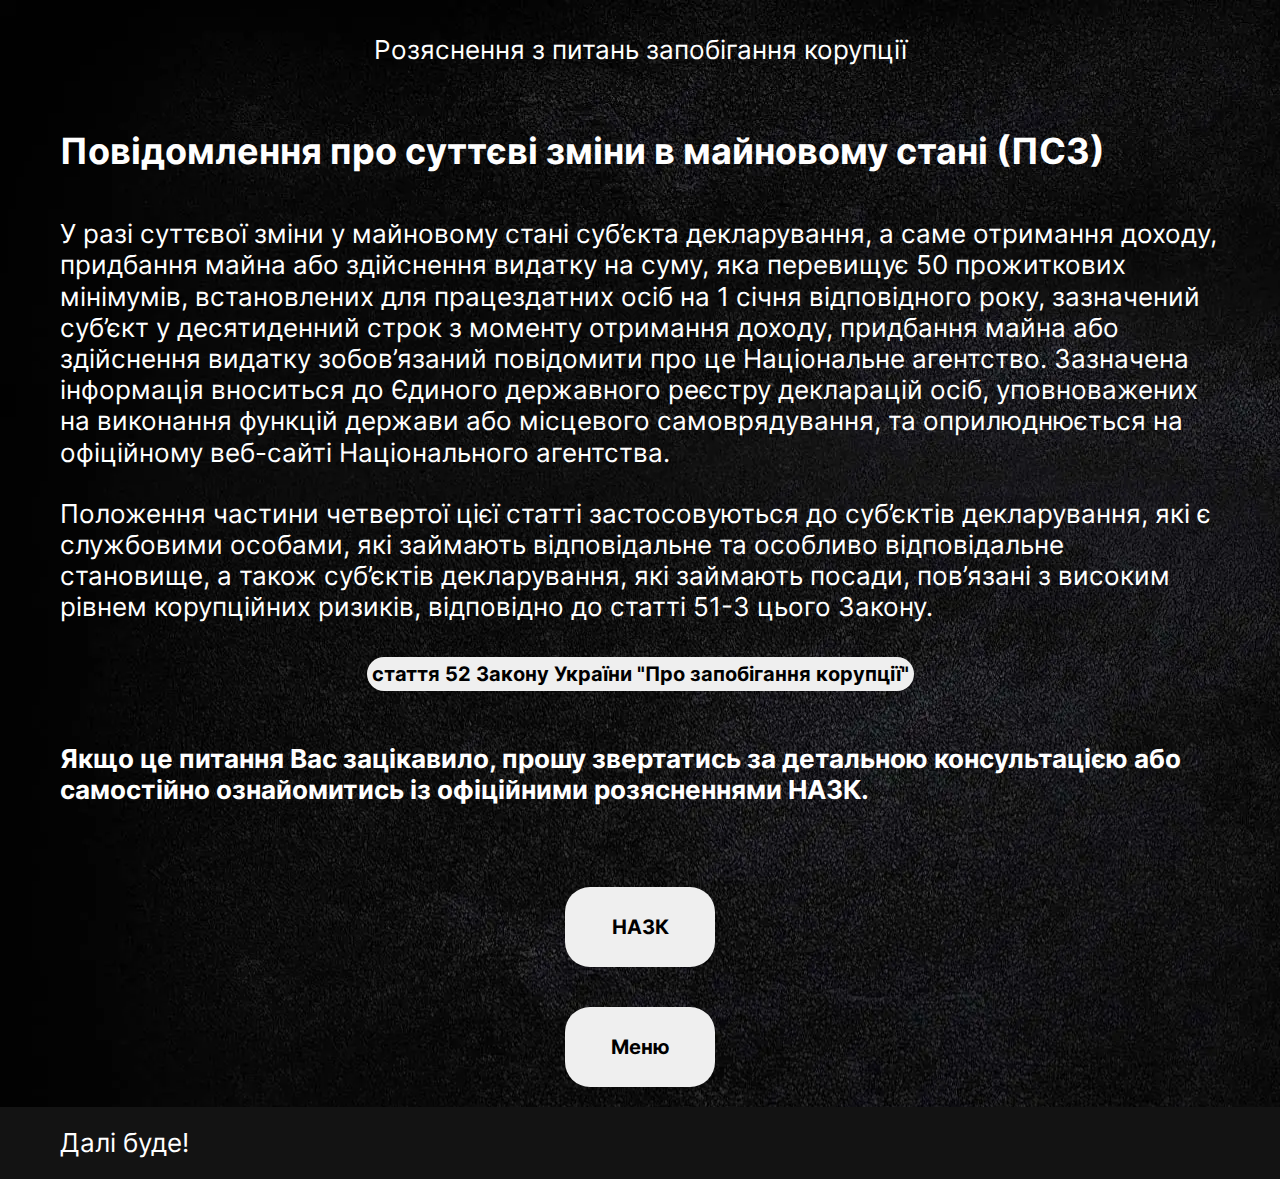
==== change_property.html @ 09294d29 "202311242320" ====
<!doctype html>
<html lang="ua">
  <head>
  <style>.loaded { opacity: 1 }</style>
  <meta charset="UTF-8">
  <meta http-equiv="X-UA-Compatible" content="IE=edge">
  <meta name="viewport" content="width=device-width,initial-scale=1">
  <link rel="shortcut icon" href="favicon.ico" type="image/x-icon">
  <link rel="stylesheet" href="css/style.min.css?_v=20231124231839">
  <title>Зміна майнового стану</title>
</head>

  <body>
    <div class="wrapper wrapper-candidate">
      <header class="header">
  <div class="header__container">
    Розяснення з питань запобігання корупції
    
    
  </div>
</header>

      <main class="page">
        <section class="typesOfDeclarations">
          <div class="page__container">
            <h1>Повідомлення про суттєві зміни в майновому стані (ПСЗ)</h1>
            <p>
              У разі суттєвої зміни у майновому стані суб’єкта декларування, а
              саме отримання доходу, придбання майна або здійснення видатку на
              суму, яка перевищує 50 прожиткових мінімумів, встановлених для
              працездатних осіб на 1 січня відповідного року, зазначений суб’єкт
              у десятиденний строк з моменту отримання доходу, придбання майна
              або здійснення видатку зобов’язаний повідомити про це Національне
              агентство. Зазначена інформація вноситься до Єдиного державного
              реєстру декларацій осіб, уповноважених на виконання функцій
              держави або місцевого самоврядування, та оприлюднюється на
              офіційному веб-сайті Національного агентства.
            </p>
            <p>
              Положення частини четвертої цієї статті застосовуються до
              суб’єктів декларування, які є службовими особами, які займають
              відповідальне та особливо відповідальне становище, а також
              суб’єктів декларування, які займають посади, пов’язані з високим
              рівнем корупційних ризиків, відповідно до статті 51-3 цього
              Закону.
            </p>

            <a href="https://zakon.rada.gov.ua/laws/show/1700-18#n507" target="_blank">
              <button class="button-nav">
                стаття 52 Закону України "Про запобігання корупції"
              </button>
            </a>

            <br>
            <b>Якщо це питання Вас зацікавило, прошу звертатись за детальною
              консультацією або самостійно ознайомитись із офіційними
              розясненнями НАЗК.</b>
            <br>
            <br>
            <br>

            <a href="https://wiki.nazk.gov.ua/category/deklaruvannya/hhii-povidomlennya-pro-suttyevi-zminy-v-majnovomu-stani-psz/#post4719" target="_blank">
              <button>НАЗК</button>
            </a>
            <a href="index.html">
              <button>Меню</button>
            </a>
          </div>
        </section>
      </main>
      <footer class="footer">
  <div class="footer__container">Далі буде!</div>
</footer>

    </div>
    <script src="js/app.min.js?_v=20231124231839"></script>
  </body>
</html>
---- css/style.min.css ----
@charset "UTF-8";@font-face{font-family:Inter;font-display:swap;src:url(../fonts/Inter-Bold.woff2) format("woff2");font-weight:700;font-style:normal}@font-face{font-family:Inter;font-display:swap;src:url(../fonts/Inter-Regular.woff2) format("woff2");font-weight:400;font-style:normal}:root{--bs-font-family:"Inter",sans-serif;--bs-font-size:26px;--bs-font-weight:400;--bs-line-height:1.2;--bs-font-color:#222;--bs-transition:0.3s ease-in-out;--bs-radius:10px;--primary-color:#131313;--primary-hover-color:#2d2d2d;--secondary-color:#ff4040;--white-color:#fff;--black-color:#131313;--bs-shadow:0px 2px 3px rgba(#000 10%),0px 8px 3px rgba(#000 10%);--hover-shadow:0 0 5px 0 rgba(#000 10%),0 0 10px 0 rgba(#000 10%),0 0 15px 0 rgba(#000 10%)}*{padding:0;margin:0;border:0;-webkit-tap-highlight-color:transparent}*,:after,:before{-webkit-box-sizing:border-box;box-sizing:border-box}:active,:focus{outline:0}aside,footer,header,nav{display:block}html{scroll-behavior:smooth}html.lock{overflow:hidden;-ms-touch-action:none;touch-action:none}body,html{width:100%;height:100%;min-width:320px}body{-ms-scroll-chaining:none;overscroll-behavior:none;font-size:26px;font-size:var(--bs-font-size);font-family:Inter,sans-serif;font-family:var(--bs-font-family);font-weight:400;font-weight:var(--bs-font-weight);line-height:1.2;line-height:var(--bs-line-height);text-rendering:optimizelegibility;-webkit-text-size-adjust:100%;-moz-text-size-adjust:100%;-ms-text-size-adjust:100%;text-size-adjust:100%;-moz-osx-font-smoothing:grayscale;-webkit-font-smoothing:antialiased}button,input,textarea{font-family:inherit}input::-ms-clear{display:none}input[type=number]{-moz-appearance:textfield}input[type=number]::-webkit-inner-spin-button,input[type=number]::-webkit-outer-spin-button{-webkit-appearance:none}button{cursor:pointer;-webkit-user-select:none;-moz-user-select:none;-ms-user-select:none;user-select:none}button::-moz-focus-inner{padding:0;border:0}a{-webkit-text-decoration:none;text-decoration:none;-webkit-user-select:none;-moz-user-select:none;-ms-user-select:none;user-select:none}a:active,a:focus{outline:0}a:visited{-webkit-text-decoration:none;text-decoration:none}a:hover{-webkit-text-decoration:none;text-decoration:none}li,ul{list-style:none}img{vertical-align:top}h1,h2,h3,h4,h5,h6{font-size:inherit;font-weight:400}sup{color:inherit}*{scrollbar-width:.5rem;scrollbar-color:#131313 #d6d6d6;scrollbar-color:var(--primary-color) #d6d6d6}::-webkit-scrollbar{width:.5rem;background-color:#fff;background-color:var(--white-color)}::-webkit-scrollbar-track{-webkit-box-shadow:inset 0 0 .375rem rgba(0,0,0,.2);box-shadow:inset 0 0 .375rem rgba(0,0,0,.2);border-radius:.25rem;background:#eee}::-webkit-scrollbar-thumb{border-radius:.25rem;border:0 none #fff;background-color:#131313;background-color:var(--primary-color)}::-webkit-scrollbar-thumb:hover{background-color:#2d2d2d;background-color:var(--primary-hover-color)}@-webkit-keyframes show-header{0%{top:-100%}100%{top:0}}@keyframes show-header{0%{top:-100%}100%{top:0}}@-webkit-keyframes fade-up-big{0%{-webkit-transform:translateY(1rem);transform:translateY(1rem);opacity:0}100%{-webkit-transform:translateY(0);transform:translateY(0);opacity:1}}@keyframes fade-up-big{0%{-webkit-transform:translateY(1rem);transform:translateY(1rem);opacity:0}100%{-webkit-transform:translateY(0);transform:translateY(0);opacity:1}}@-webkit-keyframes rotation{from{-webkit-transform:rotate(0);transform:rotate(0)}to{-webkit-transform:rotate(359deg);transform:rotate(359deg)}}@keyframes rotation{from{-webkit-transform:rotate(0);transform:rotate(0)}to{-webkit-transform:rotate(359deg);transform:rotate(359deg)}}[class*=__container]{max-width:74.375rem;margin:0 auto;padding:0 .9375rem}[class*=-ibg]{position:relative}[class*=-ibg] img{position:absolute;width:100%;height:100%;top:0;left:0;-o-object-fit:cover;object-fit:cover}[class*=-ibg_contain] img{-o-object-fit:contain;object-fit:contain}.wrapper{display:-webkit-box;display:-ms-flexbox;display:flex;-webkit-box-orient:vertical;-webkit-box-direction:normal;-ms-flex-direction:column;flex-direction:column;min-height:100%;overflow:hidden}.page{position:relative;-webkit-box-flex:1;-ms-flex:1 1 auto;flex:1 1 auto}.page [data-observ]{position:absolute;top:0;left:0;width:100%;height:.125rem;background:0 0;pointer-events:none}.page_start{padding-top:6.25rem}h1{font-size:2.25rem;padding:1.875rem 0;font-weight:700}h4{font-size:1.625rem;padding:.625rem 0}b{padding:.9375rem 0}p{padding:.9375rem 0}a{display:-webkit-box;display:-ms-flexbox;display:flex;-webkit-box-pack:center;-ms-flex-pack:center;justify-content:center;padding:20px 0}button{width:9.375rem;height:5rem;font-size:1.25rem;font-weight:700;border-radius:1.5625rem}button:hover{background-color:#dad7d7;-webkit-box-shadow:0 5px #666;box-shadow:0 5px #666;-webkit-transform:translateY(4px);-ms-transform:translateY(4px);transform:translateY(4px);color:#087908}button:active{background-color:#539353}.header{width:100%;-webkit-transition:background-color .3s ease-in-out;transition:background-color .3s ease-in-out;-webkit-transition:background-color var(--bs-transition);transition:background-color var(--bs-transition);z-index:50;color:#fff}.header-is-sticky .header{position:fixed;background-color:#007aff}.header__container{height:6.25rem;display:-webkit-box;display:-ms-flexbox;display:flex;-webkit-box-align:center;-ms-flex-align:center;align-items:center;-webkit-box-pack:center;-ms-flex-pack:center;justify-content:center}.header-is-sticky .header__container{height:3.125rem}.no-webp .wrapper{background-image:url(../images/background_2.jpg)}.typesOfDeclarations{height:100%}.page__container{color:#fff}.button-nav{width:auto;height:auto;padding:.3125rem .3125rem;margin:0 .9375rem}.button-nav:hover{background-color:#dad7d7;-webkit-box-shadow:0 5px #666;box-shadow:0 5px #666;-webkit-transform:translateY(4px);-ms-transform:translateY(4px);transform:translateY(4px);color:#087908}.button-nav:active{background-color:#539353}.popup{position:fixed;top:0;right:0;bottom:0;left:0;width:100%;height:100%;opacity:0;overflow-y:auto;pointer-events:none;padding:1.875rem .625rem;background-color:rgba(0,0,0,.5);z-index:2000;-webkit-transition:opacity .4s ease-in-out;transition:opacity .4s ease-in-out}.popup.is-open{opacity:1;pointer-events:auto}.popup.is-open .popup__content{-webkit-transform:translateY(0);-ms-transform:translateY(0);transform:translateY(0);opacity:1}.popup__wrapper{display:-webkit-box;display:-ms-flexbox;display:flex;-webkit-box-align:center;-ms-flex-align:center;align-items:center;min-height:100%}.popup__content{position:relative;width:100%;margin:0 auto;padding:1.875rem 3.125rem;max-width:43.125rem;background-color:#fff;-webkit-transform:translateY(-12.5rem);-ms-transform:translateY(-12.5rem);transform:translateY(-12.5rem);opacity:0;-webkit-transition:opacity .2s ease-in-out,-webkit-transform .2s ease-in-out;transition:opacity .2s ease-in-out,-webkit-transform .2s ease-in-out;transition:transform .2s ease-in-out,opacity .2s ease-in-out;transition:transform .2s ease-in-out,opacity .2s ease-in-out,-webkit-transform .2s ease-in-out}.popup__close{position:absolute;top:1.25rem;right:1.25rem;width:2.5rem;height:2.5rem;display:-webkit-box;display:-ms-flexbox;display:flex;-webkit-box-pack:center;-ms-flex-pack:center;justify-content:center;-webkit-box-align:center;-ms-flex-align:center;align-items:center;background:0 0;color:#000;border-radius:.5rem}.checkboxes{display:-webkit-box;display:-ms-flexbox;display:flex;gap:10px;-webkit-box-align:center;-ms-flex-align:center;align-items:center}.checkbox{display:-webkit-box;display:-ms-flexbox;display:flex;-webkit-box-align:center;-ms-flex-align:center;align-items:center;gap:4px;text-wrap:nowrap}.checkbox__input{-webkit-appearance:none;-moz-appearance:none;appearance:none;position:absolute}.checkbox__input:checked+.checkbox__box{background-color:#ff4040;border-color:#fff}.checkbox__input:focus+.checkbox__box{-webkit-box-shadow:0 0 0 2px #00f;box-shadow:0 0 0 2px #00f}.checkbox__box{height:20px;-webkit-box-flex:0;-ms-flex:0 0 20px;flex:0 0 20px;border-radius:3px;border:2px solid #1a8c80}.tabs{display:-webkit-box;display:-ms-flexbox;display:flex;-webkit-box-orient:vertical;-webkit-box-direction:normal;-ms-flex-direction:column;flex-direction:column;gap:.625rem}.tabs__nav{display:-webkit-box;display:-ms-flexbox;display:flex;-webkit-box-align:center;-ms-flex-align:center;align-items:center;gap:.625rem}.tabs__trigger{padding:.625rem;-webkit-transition:.2s ease-in-out;transition:.2s ease-in-out}.tabs__trigger.active{background-color:#ff4040;color:#fff}.tabs__panel{-webkit-animation:fade-up-big .4s forwards;animation:fade-up-big .4s forwards;display:none}.tabs__panel.active{display:block}.accordion__item{background-color:#fff;border:1px solid rgba(0,0,0,.12);-webkit-transition:.3s ease-in-out;transition:.3s ease-in-out}.accordion__item:not(:first-of-type){border-top:0}.accordion__item:first-of-type{border-top-left-radius:.25rem;border-top-right-radius:.25rem}.accordion__item:last-of-type{border-bottom-right-radius:.25rem;border-bottom-left-radius:.25rem}.accordion__item.open .accordion__header{background-color:#e7f1ff;color:#ff4040}.accordion__item.open .accordion__header:after{-webkit-transform:rotate(0);-ms-transform:rotate(0);transform:rotate(0)}.accordion__item.open .accordion__content{height:-webkit-max-content;height:-moz-max-content;height:max-content;padding:2.25rem .5rem}.accordion__header{position:relative;display:-webkit-box;display:-ms-flexbox;display:flex;-webkit-box-align:center;-ms-flex-align:center;align-items:center;-webkit-box-pack:justify;-ms-flex-pack:justify;justify-content:space-between;cursor:pointer;padding:.5rem;-webkit-transition:background .3s ease-in-out;transition:background .3s ease-in-out}.accordion__header:hover{background:rgba(255,255,255,.02)}.accordion__header:active{background:rgba(255,255,255,.05)}.accordion__header::after{content:"";position:static;-webkit-transform:rotate(180deg);-ms-transform:rotate(180deg);transform:rotate(180deg);width:1.5rem;height:1.5rem;background-image:url("data:image/svg+xml,%3csvg xmlns='http://www.w3.org/2000/svg' viewBox='0 0 16 16' fill='%230c63e4'%3e%3cpath fill-rule='evenodd' d='M1.646 4.646a.5.5 0 0 1 .708 0L8 10.293l5.646-5.647a.5.5 0 0 1 .708.708l-6 6a.5.5 0 0 1-.708 0l-6-6a.5.5 0 0 1 0-.708z'/%3e%3c/svg%3e");background-size:cover;background-repeat:no-repeat;background-position:center;-webkit-transition:-webkit-transform .6s ease-in-out;transition:-webkit-transform .6s ease-in-out;transition:transform .6s ease-in-out;transition:transform .6s ease-in-out,-webkit-transform .6s ease-in-out}.accordion__content{height:0;overflow:hidden;padding:0 .5rem;-webkit-transition:all .3s ease-in-out;transition:all .3s ease-in-out}.footer{padding:1.25rem 0;background:#131313;background:var(--black-color)}.footer__container{display:-webkit-box;display:-ms-flexbox;display:flex;-webkit-box-align:center;-ms-flex-align:center;align-items:center;color:#fff}@media (max-width:31.875em){.footer__container{-webkit-box-orient:vertical;-webkit-box-direction:normal;-ms-flex-direction:column;flex-direction:column;-webkit-box-align:start;-ms-flex-align:start;align-items:flex-start}}.webp .wrapper{background-image:url(../images/background_2.webp)}
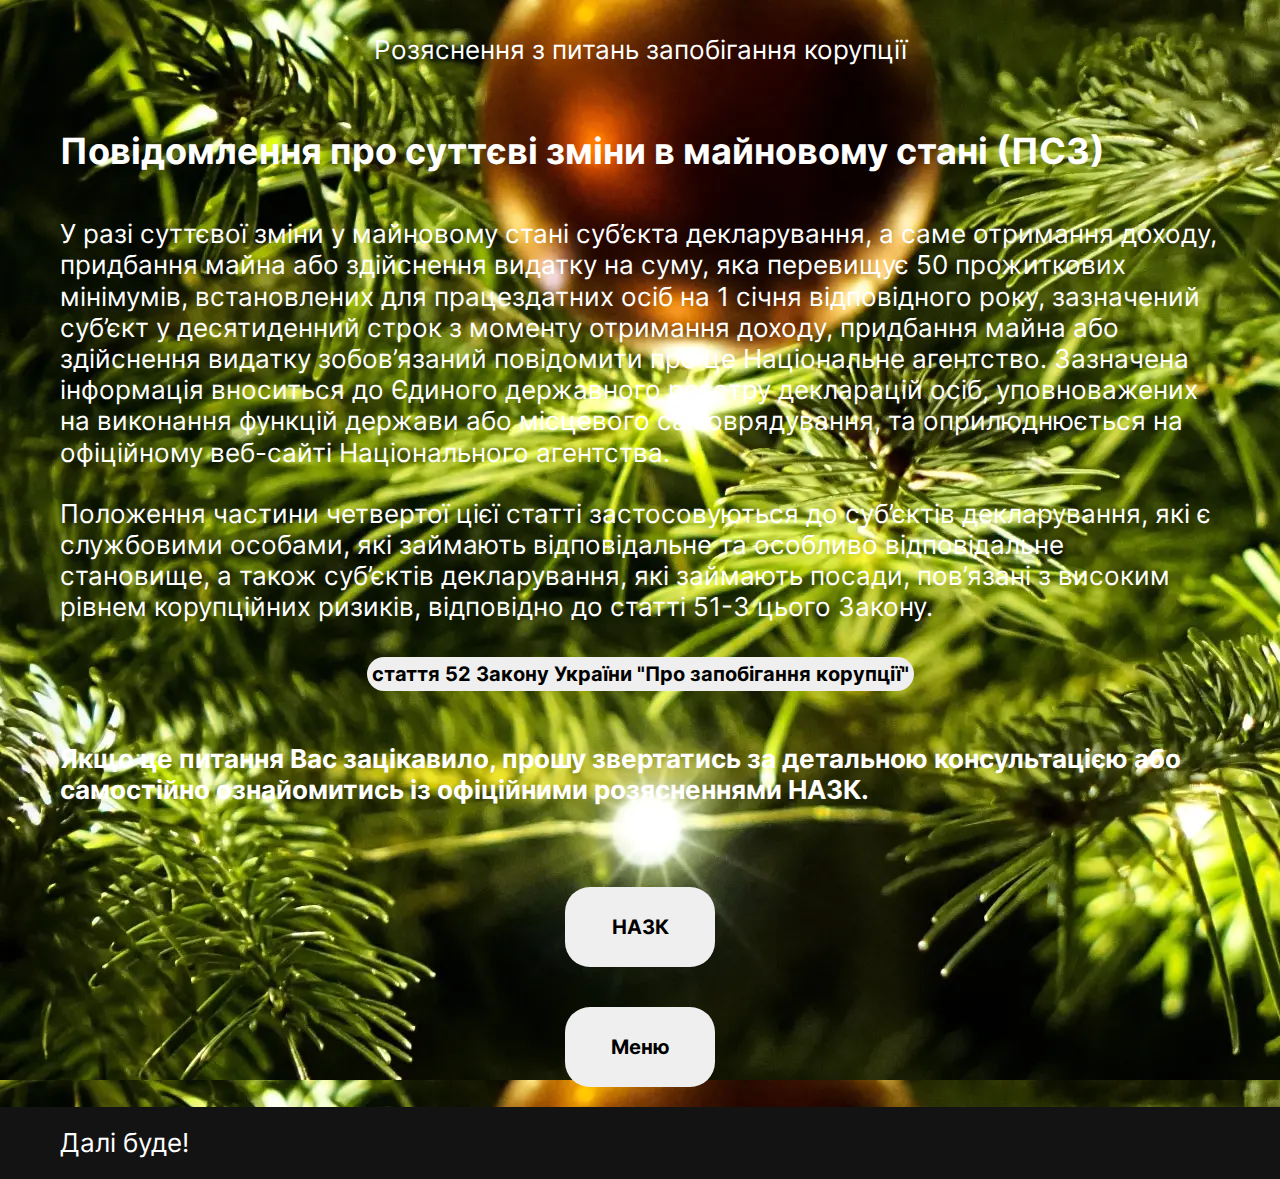
==== commit baedf449: "202311242352" ====
--- a/change_property.html
+++ b/change_property.html
@@ -6,7 +6,7 @@
   <meta http-equiv="X-UA-Compatible" content="IE=edge">
   <meta name="viewport" content="width=device-width,initial-scale=1">
   <link rel="shortcut icon" href="favicon.ico" type="image/x-icon">
-  <link rel="stylesheet" href="css/style.min.css?_v=20231124231839">
+  <link rel="stylesheet" href="css/style.min.css?_v=20231124235136">
   <title>Зміна майнового стану</title>
 </head>
 
@@ -73,6 +73,6 @@
 </footer>
 
     </div>
-    <script src="js/app.min.js?_v=20231124231839"></script>
+    <script src="js/app.min.js?_v=20231124235136"></script>
   </body>
 </html>
--- a/css/style.min.css
+++ b/css/style.min.css
@@ -1 +1 @@
-@charset "UTF-8";@font-face{font-family:Inter;font-display:swap;src:url(../fonts/Inter-Bold.woff2) format("woff2");font-weight:700;font-style:normal}@font-face{font-family:Inter;font-display:swap;src:url(../fonts/Inter-Regular.woff2) format("woff2");font-weight:400;font-style:normal}:root{--bs-font-family:"Inter",sans-serif;--bs-font-size:26px;--bs-font-weight:400;--bs-line-height:1.2;--bs-font-color:#222;--bs-transition:0.3s ease-in-out;--bs-radius:10px;--primary-color:#131313;--primary-hover-color:#2d2d2d;--secondary-color:#ff4040;--white-color:#fff;--black-color:#131313;--bs-shadow:0px 2px 3px rgba(#000 10%),0px 8px 3px rgba(#000 10%);--hover-shadow:0 0 5px 0 rgba(#000 10%),0 0 10px 0 rgba(#000 10%),0 0 15px 0 rgba(#000 10%)}*{padding:0;margin:0;border:0;-webkit-tap-highlight-color:transparent}*,:after,:before{-webkit-box-sizing:border-box;box-sizing:border-box}:active,:focus{outline:0}aside,footer,header,nav{display:block}html{scroll-behavior:smooth}html.lock{overflow:hidden;-ms-touch-action:none;touch-action:none}body,html{width:100%;height:100%;min-width:320px}body{-ms-scroll-chaining:none;overscroll-behavior:none;font-size:26px;font-size:var(--bs-font-size);font-family:Inter,sans-serif;font-family:var(--bs-font-family);font-weight:400;font-weight:var(--bs-font-weight);line-height:1.2;line-height:var(--bs-line-height);text-rendering:optimizelegibility;-webkit-text-size-adjust:100%;-moz-text-size-adjust:100%;-ms-text-size-adjust:100%;text-size-adjust:100%;-moz-osx-font-smoothing:grayscale;-webkit-font-smoothing:antialiased}button,input,textarea{font-family:inherit}input::-ms-clear{display:none}input[type=number]{-moz-appearance:textfield}input[type=number]::-webkit-inner-spin-button,input[type=number]::-webkit-outer-spin-button{-webkit-appearance:none}button{cursor:pointer;-webkit-user-select:none;-moz-user-select:none;-ms-user-select:none;user-select:none}button::-moz-focus-inner{padding:0;border:0}a{-webkit-text-decoration:none;text-decoration:none;-webkit-user-select:none;-moz-user-select:none;-ms-user-select:none;user-select:none}a:active,a:focus{outline:0}a:visited{-webkit-text-decoration:none;text-decoration:none}a:hover{-webkit-text-decoration:none;text-decoration:none}li,ul{list-style:none}img{vertical-align:top}h1,h2,h3,h4,h5,h6{font-size:inherit;font-weight:400}sup{color:inherit}*{scrollbar-width:.5rem;scrollbar-color:#131313 #d6d6d6;scrollbar-color:var(--primary-color) #d6d6d6}::-webkit-scrollbar{width:.5rem;background-color:#fff;background-color:var(--white-color)}::-webkit-scrollbar-track{-webkit-box-shadow:inset 0 0 .375rem rgba(0,0,0,.2);box-shadow:inset 0 0 .375rem rgba(0,0,0,.2);border-radius:.25rem;background:#eee}::-webkit-scrollbar-thumb{border-radius:.25rem;border:0 none #fff;background-color:#131313;background-color:var(--primary-color)}::-webkit-scrollbar-thumb:hover{background-color:#2d2d2d;background-color:var(--primary-hover-color)}@-webkit-keyframes show-header{0%{top:-100%}100%{top:0}}@keyframes show-header{0%{top:-100%}100%{top:0}}@-webkit-keyframes fade-up-big{0%{-webkit-transform:translateY(1rem);transform:translateY(1rem);opacity:0}100%{-webkit-transform:translateY(0);transform:translateY(0);opacity:1}}@keyframes fade-up-big{0%{-webkit-transform:translateY(1rem);transform:translateY(1rem);opacity:0}100%{-webkit-transform:translateY(0);transform:translateY(0);opacity:1}}@-webkit-keyframes rotation{from{-webkit-transform:rotate(0);transform:rotate(0)}to{-webkit-transform:rotate(359deg);transform:rotate(359deg)}}@keyframes rotation{from{-webkit-transform:rotate(0);transform:rotate(0)}to{-webkit-transform:rotate(359deg);transform:rotate(359deg)}}[class*=__container]{max-width:74.375rem;margin:0 auto;padding:0 .9375rem}[class*=-ibg]{position:relative}[class*=-ibg] img{position:absolute;width:100%;height:100%;top:0;left:0;-o-object-fit:cover;object-fit:cover}[class*=-ibg_contain] img{-o-object-fit:contain;object-fit:contain}.wrapper{display:-webkit-box;display:-ms-flexbox;display:flex;-webkit-box-orient:vertical;-webkit-box-direction:normal;-ms-flex-direction:column;flex-direction:column;min-height:100%;overflow:hidden}.page{position:relative;-webkit-box-flex:1;-ms-flex:1 1 auto;flex:1 1 auto}.page [data-observ]{position:absolute;top:0;left:0;width:100%;height:.125rem;background:0 0;pointer-events:none}.page_start{padding-top:6.25rem}h1{font-size:2.25rem;padding:1.875rem 0;font-weight:700}h4{font-size:1.625rem;padding:.625rem 0}b{padding:.9375rem 0}p{padding:.9375rem 0}a{display:-webkit-box;display:-ms-flexbox;display:flex;-webkit-box-pack:center;-ms-flex-pack:center;justify-content:center;padding:20px 0}button{width:9.375rem;height:5rem;font-size:1.25rem;font-weight:700;border-radius:1.5625rem}button:hover{background-color:#dad7d7;-webkit-box-shadow:0 5px #666;box-shadow:0 5px #666;-webkit-transform:translateY(4px);-ms-transform:translateY(4px);transform:translateY(4px);color:#087908}button:active{background-color:#539353}.header{width:100%;-webkit-transition:background-color .3s ease-in-out;transition:background-color .3s ease-in-out;-webkit-transition:background-color var(--bs-transition);transition:background-color var(--bs-transition);z-index:50;color:#fff}.header-is-sticky .header{position:fixed;background-color:#007aff}.header__container{height:6.25rem;display:-webkit-box;display:-ms-flexbox;display:flex;-webkit-box-align:center;-ms-flex-align:center;align-items:center;-webkit-box-pack:center;-ms-flex-pack:center;justify-content:center}.header-is-sticky .header__container{height:3.125rem}.no-webp .wrapper{background-image:url(../images/background_2.jpg)}.typesOfDeclarations{height:100%}.page__container{color:#fff}.button-nav{width:auto;height:auto;padding:.3125rem .3125rem;margin:0 .9375rem}.button-nav:hover{background-color:#dad7d7;-webkit-box-shadow:0 5px #666;box-shadow:0 5px #666;-webkit-transform:translateY(4px);-ms-transform:translateY(4px);transform:translateY(4px);color:#087908}.button-nav:active{background-color:#539353}.popup{position:fixed;top:0;right:0;bottom:0;left:0;width:100%;height:100%;opacity:0;overflow-y:auto;pointer-events:none;padding:1.875rem .625rem;background-color:rgba(0,0,0,.5);z-index:2000;-webkit-transition:opacity .4s ease-in-out;transition:opacity .4s ease-in-out}.popup.is-open{opacity:1;pointer-events:auto}.popup.is-open .popup__content{-webkit-transform:translateY(0);-ms-transform:translateY(0);transform:translateY(0);opacity:1}.popup__wrapper{display:-webkit-box;display:-ms-flexbox;display:flex;-webkit-box-align:center;-ms-flex-align:center;align-items:center;min-height:100%}.popup__content{position:relative;width:100%;margin:0 auto;padding:1.875rem 3.125rem;max-width:43.125rem;background-color:#fff;-webkit-transform:translateY(-12.5rem);-ms-transform:translateY(-12.5rem);transform:translateY(-12.5rem);opacity:0;-webkit-transition:opacity .2s ease-in-out,-webkit-transform .2s ease-in-out;transition:opacity .2s ease-in-out,-webkit-transform .2s ease-in-out;transition:transform .2s ease-in-out,opacity .2s ease-in-out;transition:transform .2s ease-in-out,opacity .2s ease-in-out,-webkit-transform .2s ease-in-out}.popup__close{position:absolute;top:1.25rem;right:1.25rem;width:2.5rem;height:2.5rem;display:-webkit-box;display:-ms-flexbox;display:flex;-webkit-box-pack:center;-ms-flex-pack:center;justify-content:center;-webkit-box-align:center;-ms-flex-align:center;align-items:center;background:0 0;color:#000;border-radius:.5rem}.checkboxes{display:-webkit-box;display:-ms-flexbox;display:flex;gap:10px;-webkit-box-align:center;-ms-flex-align:center;align-items:center}.checkbox{display:-webkit-box;display:-ms-flexbox;display:flex;-webkit-box-align:center;-ms-flex-align:center;align-items:center;gap:4px;text-wrap:nowrap}.checkbox__input{-webkit-appearance:none;-moz-appearance:none;appearance:none;position:absolute}.checkbox__input:checked+.checkbox__box{background-color:#ff4040;border-color:#fff}.checkbox__input:focus+.checkbox__box{-webkit-box-shadow:0 0 0 2px #00f;box-shadow:0 0 0 2px #00f}.checkbox__box{height:20px;-webkit-box-flex:0;-ms-flex:0 0 20px;flex:0 0 20px;border-radius:3px;border:2px solid #1a8c80}.tabs{display:-webkit-box;display:-ms-flexbox;display:flex;-webkit-box-orient:vertical;-webkit-box-direction:normal;-ms-flex-direction:column;flex-direction:column;gap:.625rem}.tabs__nav{display:-webkit-box;display:-ms-flexbox;display:flex;-webkit-box-align:center;-ms-flex-align:center;align-items:center;gap:.625rem}.tabs__trigger{padding:.625rem;-webkit-transition:.2s ease-in-out;transition:.2s ease-in-out}.tabs__trigger.active{background-color:#ff4040;color:#fff}.tabs__panel{-webkit-animation:fade-up-big .4s forwards;animation:fade-up-big .4s forwards;display:none}.tabs__panel.active{display:block}.accordion__item{background-color:#fff;border:1px solid rgba(0,0,0,.12);-webkit-transition:.3s ease-in-out;transition:.3s ease-in-out}.accordion__item:not(:first-of-type){border-top:0}.accordion__item:first-of-type{border-top-left-radius:.25rem;border-top-right-radius:.25rem}.accordion__item:last-of-type{border-bottom-right-radius:.25rem;border-bottom-left-radius:.25rem}.accordion__item.open .accordion__header{background-color:#e7f1ff;color:#ff4040}.accordion__item.open .accordion__header:after{-webkit-transform:rotate(0);-ms-transform:rotate(0);transform:rotate(0)}.accordion__item.open .accordion__content{height:-webkit-max-content;height:-moz-max-content;height:max-content;padding:2.25rem .5rem}.accordion__header{position:relative;display:-webkit-box;display:-ms-flexbox;display:flex;-webkit-box-align:center;-ms-flex-align:center;align-items:center;-webkit-box-pack:justify;-ms-flex-pack:justify;justify-content:space-between;cursor:pointer;padding:.5rem;-webkit-transition:background .3s ease-in-out;transition:background .3s ease-in-out}.accordion__header:hover{background:rgba(255,255,255,.02)}.accordion__header:active{background:rgba(255,255,255,.05)}.accordion__header::after{content:"";position:static;-webkit-transform:rotate(180deg);-ms-transform:rotate(180deg);transform:rotate(180deg);width:1.5rem;height:1.5rem;background-image:url("data:image/svg+xml,%3csvg xmlns='http://www.w3.org/2000/svg' viewBox='0 0 16 16' fill='%230c63e4'%3e%3cpath fill-rule='evenodd' d='M1.646 4.646a.5.5 0 0 1 .708 0L8 10.293l5.646-5.647a.5.5 0 0 1 .708.708l-6 6a.5.5 0 0 1-.708 0l-6-6a.5.5 0 0 1 0-.708z'/%3e%3c/svg%3e");background-size:cover;background-repeat:no-repeat;background-position:center;-webkit-transition:-webkit-transform .6s ease-in-out;transition:-webkit-transform .6s ease-in-out;transition:transform .6s ease-in-out;transition:transform .6s ease-in-out,-webkit-transform .6s ease-in-out}.accordion__content{height:0;overflow:hidden;padding:0 .5rem;-webkit-transition:all .3s ease-in-out;transition:all .3s ease-in-out}.footer{padding:1.25rem 0;background:#131313;background:var(--black-color)}.footer__container{display:-webkit-box;display:-ms-flexbox;display:flex;-webkit-box-align:center;-ms-flex-align:center;align-items:center;color:#fff}@media (max-width:31.875em){.footer__container{-webkit-box-orient:vertical;-webkit-box-direction:normal;-ms-flex-direction:column;flex-direction:column;-webkit-box-align:start;-ms-flex-align:start;align-items:flex-start}}.webp .wrapper{background-image:url(../images/background_2.webp)}+@charset "UTF-8";@font-face{font-family:Inter;font-display:swap;src:url(../fonts/Inter-Bold.woff2) format("woff2");font-weight:700;font-style:normal}@font-face{font-family:Inter;font-display:swap;src:url(../fonts/Inter-Regular.woff2) format("woff2");font-weight:400;font-style:normal}:root{--bs-font-family:"Inter",sans-serif;--bs-font-size:26px;--bs-font-weight:400;--bs-line-height:1.2;--bs-font-color:#222;--bs-transition:0.3s ease-in-out;--bs-radius:10px;--primary-color:#131313;--primary-hover-color:#2d2d2d;--secondary-color:#ff4040;--white-color:#fff;--black-color:#131313;--bs-shadow:0px 2px 3px rgba(#000 10%),0px 8px 3px rgba(#000 10%);--hover-shadow:0 0 5px 0 rgba(#000 10%),0 0 10px 0 rgba(#000 10%),0 0 15px 0 rgba(#000 10%)}*{padding:0;margin:0;border:0;-webkit-tap-highlight-color:transparent}*,:after,:before{-webkit-box-sizing:border-box;box-sizing:border-box}:active,:focus{outline:0}aside,footer,header,nav{display:block}html{scroll-behavior:smooth}html.lock{overflow:hidden;-ms-touch-action:none;touch-action:none}body,html{width:100%;height:100%;min-width:320px}body{-ms-scroll-chaining:none;overscroll-behavior:none;font-size:26px;font-size:var(--bs-font-size);font-family:Inter,sans-serif;font-family:var(--bs-font-family);font-weight:400;font-weight:var(--bs-font-weight);line-height:1.2;line-height:var(--bs-line-height);text-rendering:optimizelegibility;-webkit-text-size-adjust:100%;-moz-text-size-adjust:100%;-ms-text-size-adjust:100%;text-size-adjust:100%;-moz-osx-font-smoothing:grayscale;-webkit-font-smoothing:antialiased}button,input,textarea{font-family:inherit}input::-ms-clear{display:none}input[type=number]{-moz-appearance:textfield}input[type=number]::-webkit-inner-spin-button,input[type=number]::-webkit-outer-spin-button{-webkit-appearance:none}button{cursor:pointer;-webkit-user-select:none;-moz-user-select:none;-ms-user-select:none;user-select:none}button::-moz-focus-inner{padding:0;border:0}a{-webkit-text-decoration:none;text-decoration:none;-webkit-user-select:none;-moz-user-select:none;-ms-user-select:none;user-select:none}a:active,a:focus{outline:0}a:visited{-webkit-text-decoration:none;text-decoration:none}a:hover{-webkit-text-decoration:none;text-decoration:none}li,ul{list-style:none}img{vertical-align:top}h1,h2,h3,h4,h5,h6{font-size:inherit;font-weight:400}sup{color:inherit}*{scrollbar-width:.5rem;scrollbar-color:#131313 #d6d6d6;scrollbar-color:var(--primary-color) #d6d6d6}::-webkit-scrollbar{width:.5rem;background-color:#fff;background-color:var(--white-color)}::-webkit-scrollbar-track{-webkit-box-shadow:inset 0 0 .375rem rgba(0,0,0,.2);box-shadow:inset 0 0 .375rem rgba(0,0,0,.2);border-radius:.25rem;background:#eee}::-webkit-scrollbar-thumb{border-radius:.25rem;border:0 none #fff;background-color:#131313;background-color:var(--primary-color)}::-webkit-scrollbar-thumb:hover{background-color:#2d2d2d;background-color:var(--primary-hover-color)}@-webkit-keyframes show-header{0%{top:-100%}100%{top:0}}@keyframes show-header{0%{top:-100%}100%{top:0}}@-webkit-keyframes fade-up-big{0%{-webkit-transform:translateY(1rem);transform:translateY(1rem);opacity:0}100%{-webkit-transform:translateY(0);transform:translateY(0);opacity:1}}@keyframes fade-up-big{0%{-webkit-transform:translateY(1rem);transform:translateY(1rem);opacity:0}100%{-webkit-transform:translateY(0);transform:translateY(0);opacity:1}}@-webkit-keyframes rotation{from{-webkit-transform:rotate(0);transform:rotate(0)}to{-webkit-transform:rotate(359deg);transform:rotate(359deg)}}@keyframes rotation{from{-webkit-transform:rotate(0);transform:rotate(0)}to{-webkit-transform:rotate(359deg);transform:rotate(359deg)}}[class*=__container]{max-width:74.375rem;margin:0 auto;padding:0 .9375rem}[class*=-ibg]{position:relative}[class*=-ibg] img{position:absolute;width:100%;height:100%;top:0;left:0;-o-object-fit:cover;object-fit:cover}[class*=-ibg_contain] img{-o-object-fit:contain;object-fit:contain}.wrapper{display:-webkit-box;display:-ms-flexbox;display:flex;-webkit-box-orient:vertical;-webkit-box-direction:normal;-ms-flex-direction:column;flex-direction:column;min-height:100%;overflow:hidden}.page{position:relative;-webkit-box-flex:1;-ms-flex:1 1 auto;flex:1 1 auto}.page [data-observ]{position:absolute;top:0;left:0;width:100%;height:.125rem;background:0 0;pointer-events:none}.page_start{padding-top:6.25rem}h1{font-size:2.25rem;padding:1.875rem 0;font-weight:700}h4{font-size:1.625rem;padding:.625rem 0}b{padding:.9375rem 0}p{padding:.9375rem 0}a{display:-webkit-box;display:-ms-flexbox;display:flex;-webkit-box-pack:center;-ms-flex-pack:center;justify-content:center;padding:20px 0}button{width:9.375rem;height:5rem;font-size:1.25rem;font-weight:700;border-radius:1.5625rem}button:hover{background-color:#dad7d7;-webkit-box-shadow:0 5px #666;box-shadow:0 5px #666;-webkit-transform:translateY(4px);-ms-transform:translateY(4px);transform:translateY(4px);color:#087908}button:active{background-color:#539353}.header{width:100%;-webkit-transition:background-color .3s ease-in-out;transition:background-color .3s ease-in-out;-webkit-transition:background-color var(--bs-transition);transition:background-color var(--bs-transition);z-index:50;color:#fff}.header-is-sticky .header{position:fixed;background-color:#007aff}.header__container{height:6.25rem;display:-webkit-box;display:-ms-flexbox;display:flex;-webkit-box-align:center;-ms-flex-align:center;align-items:center;-webkit-box-pack:center;-ms-flex-pack:center;justify-content:center}.header-is-sticky .header__container{height:3.125rem}.no-webp .wrapper{background-image:url(../images/background_3.jpg)}.typesOfDeclarations{height:100%}.page__container{color:#fff}.button-nav{width:auto;height:auto;padding:.3125rem .3125rem;margin:0 .9375rem}.button-nav:hover{background-color:#dad7d7;-webkit-box-shadow:0 5px #666;box-shadow:0 5px #666;-webkit-transform:translateY(4px);-ms-transform:translateY(4px);transform:translateY(4px);color:#087908}.button-nav:active{background-color:#539353}.popup{position:fixed;top:0;right:0;bottom:0;left:0;width:100%;height:100%;opacity:0;overflow-y:auto;pointer-events:none;padding:1.875rem .625rem;background-color:rgba(0,0,0,.5);z-index:2000;-webkit-transition:opacity .4s ease-in-out;transition:opacity .4s ease-in-out}.popup.is-open{opacity:1;pointer-events:auto}.popup.is-open .popup__content{-webkit-transform:translateY(0);-ms-transform:translateY(0);transform:translateY(0);opacity:1}.popup__wrapper{display:-webkit-box;display:-ms-flexbox;display:flex;-webkit-box-align:center;-ms-flex-align:center;align-items:center;min-height:100%}.popup__content{position:relative;width:100%;margin:0 auto;padding:1.875rem 3.125rem;max-width:43.125rem;background-color:#fff;-webkit-transform:translateY(-12.5rem);-ms-transform:translateY(-12.5rem);transform:translateY(-12.5rem);opacity:0;-webkit-transition:opacity .2s ease-in-out,-webkit-transform .2s ease-in-out;transition:opacity .2s ease-in-out,-webkit-transform .2s ease-in-out;transition:transform .2s ease-in-out,opacity .2s ease-in-out;transition:transform .2s ease-in-out,opacity .2s ease-in-out,-webkit-transform .2s ease-in-out}.popup__close{position:absolute;top:1.25rem;right:1.25rem;width:2.5rem;height:2.5rem;display:-webkit-box;display:-ms-flexbox;display:flex;-webkit-box-pack:center;-ms-flex-pack:center;justify-content:center;-webkit-box-align:center;-ms-flex-align:center;align-items:center;background:0 0;color:#000;border-radius:.5rem}.checkboxes{display:-webkit-box;display:-ms-flexbox;display:flex;gap:10px;-webkit-box-align:center;-ms-flex-align:center;align-items:center}.checkbox{display:-webkit-box;display:-ms-flexbox;display:flex;-webkit-box-align:center;-ms-flex-align:center;align-items:center;gap:4px;text-wrap:nowrap}.checkbox__input{-webkit-appearance:none;-moz-appearance:none;appearance:none;position:absolute}.checkbox__input:checked+.checkbox__box{background-color:#ff4040;border-color:#fff}.checkbox__input:focus+.checkbox__box{-webkit-box-shadow:0 0 0 2px #00f;box-shadow:0 0 0 2px #00f}.checkbox__box{height:20px;-webkit-box-flex:0;-ms-flex:0 0 20px;flex:0 0 20px;border-radius:3px;border:2px solid #1a8c80}.tabs{display:-webkit-box;display:-ms-flexbox;display:flex;-webkit-box-orient:vertical;-webkit-box-direction:normal;-ms-flex-direction:column;flex-direction:column;gap:.625rem}.tabs__nav{display:-webkit-box;display:-ms-flexbox;display:flex;-webkit-box-align:center;-ms-flex-align:center;align-items:center;gap:.625rem}.tabs__trigger{padding:.625rem;-webkit-transition:.2s ease-in-out;transition:.2s ease-in-out}.tabs__trigger.active{background-color:#ff4040;color:#fff}.tabs__panel{-webkit-animation:fade-up-big .4s forwards;animation:fade-up-big .4s forwards;display:none}.tabs__panel.active{display:block}.accordion__item{background-color:#fff;border:1px solid rgba(0,0,0,.12);-webkit-transition:.3s ease-in-out;transition:.3s ease-in-out}.accordion__item:not(:first-of-type){border-top:0}.accordion__item:first-of-type{border-top-left-radius:.25rem;border-top-right-radius:.25rem}.accordion__item:last-of-type{border-bottom-right-radius:.25rem;border-bottom-left-radius:.25rem}.accordion__item.open .accordion__header{background-color:#e7f1ff;color:#ff4040}.accordion__item.open .accordion__header:after{-webkit-transform:rotate(0);-ms-transform:rotate(0);transform:rotate(0)}.accordion__item.open .accordion__content{height:-webkit-max-content;height:-moz-max-content;height:max-content;padding:2.25rem .5rem}.accordion__header{position:relative;display:-webkit-box;display:-ms-flexbox;display:flex;-webkit-box-align:center;-ms-flex-align:center;align-items:center;-webkit-box-pack:justify;-ms-flex-pack:justify;justify-content:space-between;cursor:pointer;padding:.5rem;-webkit-transition:background .3s ease-in-out;transition:background .3s ease-in-out}.accordion__header:hover{background:rgba(255,255,255,.02)}.accordion__header:active{background:rgba(255,255,255,.05)}.accordion__header::after{content:"";position:static;-webkit-transform:rotate(180deg);-ms-transform:rotate(180deg);transform:rotate(180deg);width:1.5rem;height:1.5rem;background-image:url("data:image/svg+xml,%3csvg xmlns='http://www.w3.org/2000/svg' viewBox='0 0 16 16' fill='%230c63e4'%3e%3cpath fill-rule='evenodd' d='M1.646 4.646a.5.5 0 0 1 .708 0L8 10.293l5.646-5.647a.5.5 0 0 1 .708.708l-6 6a.5.5 0 0 1-.708 0l-6-6a.5.5 0 0 1 0-.708z'/%3e%3c/svg%3e");background-size:cover;background-repeat:no-repeat;background-position:center;-webkit-transition:-webkit-transform .6s ease-in-out;transition:-webkit-transform .6s ease-in-out;transition:transform .6s ease-in-out;transition:transform .6s ease-in-out,-webkit-transform .6s ease-in-out}.accordion__content{height:0;overflow:hidden;padding:0 .5rem;-webkit-transition:all .3s ease-in-out;transition:all .3s ease-in-out}.footer{padding:1.25rem 0;background:#131313;background:var(--black-color)}.footer__container{display:-webkit-box;display:-ms-flexbox;display:flex;-webkit-box-align:center;-ms-flex-align:center;align-items:center;color:#fff}@media (max-width:31.875em){.footer__container{-webkit-box-orient:vertical;-webkit-box-direction:normal;-ms-flex-direction:column;flex-direction:column;-webkit-box-align:start;-ms-flex-align:start;align-items:flex-start}}.webp .wrapper{background-image:url(../images/background_3.webp)}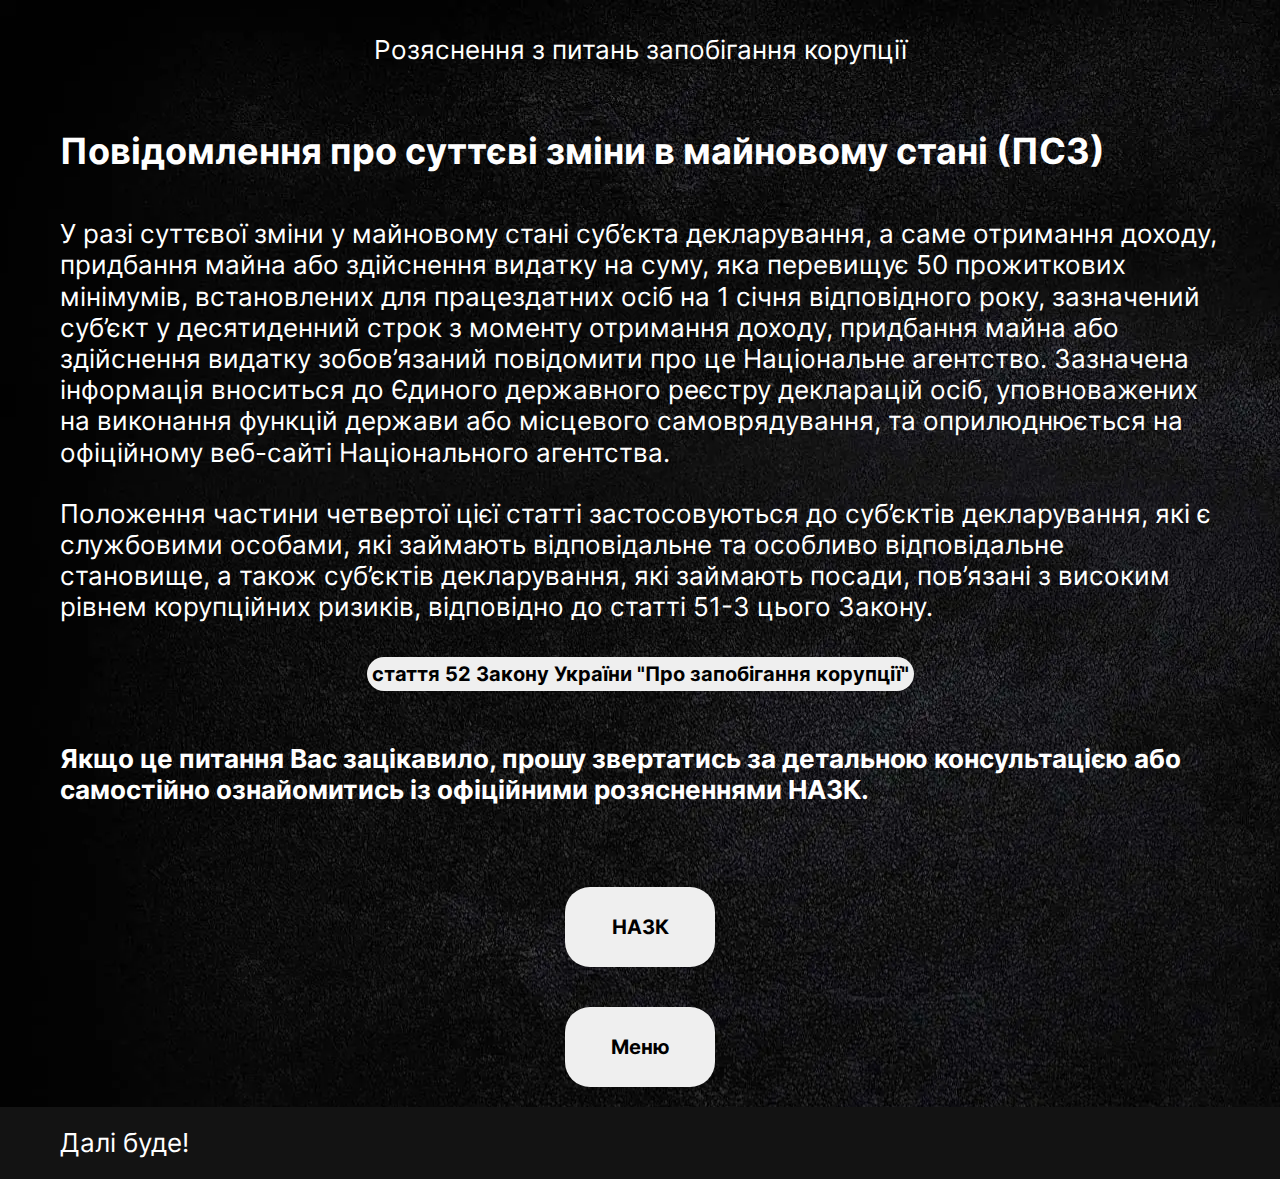
==== commit 5c91f15a: "202311242358" ====
--- a/change_property.html
+++ b/change_property.html
@@ -6,7 +6,7 @@
   <meta http-equiv="X-UA-Compatible" content="IE=edge">
   <meta name="viewport" content="width=device-width,initial-scale=1">
   <link rel="shortcut icon" href="favicon.ico" type="image/x-icon">
-  <link rel="stylesheet" href="css/style.min.css?_v=20231124235136">
+  <link rel="stylesheet" href="css/style.min.css?_v=20231124235747">
   <title>Зміна майнового стану</title>
 </head>
 
@@ -73,6 +73,6 @@
 </footer>
 
     </div>
-    <script src="js/app.min.js?_v=20231124235136"></script>
+    <script src="js/app.min.js?_v=20231124235747"></script>
   </body>
 </html>
--- a/css/style.min.css
+++ b/css/style.min.css
@@ -1 +1 @@
-@charset "UTF-8";@font-face{font-family:Inter;font-display:swap;src:url(../fonts/Inter-Bold.woff2) format("woff2");font-weight:700;font-style:normal}@font-face{font-family:Inter;font-display:swap;src:url(../fonts/Inter-Regular.woff2) format("woff2");font-weight:400;font-style:normal}:root{--bs-font-family:"Inter",sans-serif;--bs-font-size:26px;--bs-font-weight:400;--bs-line-height:1.2;--bs-font-color:#222;--bs-transition:0.3s ease-in-out;--bs-radius:10px;--primary-color:#131313;--primary-hover-color:#2d2d2d;--secondary-color:#ff4040;--white-color:#fff;--black-color:#131313;--bs-shadow:0px 2px 3px rgba(#000 10%),0px 8px 3px rgba(#000 10%);--hover-shadow:0 0 5px 0 rgba(#000 10%),0 0 10px 0 rgba(#000 10%),0 0 15px 0 rgba(#000 10%)}*{padding:0;margin:0;border:0;-webkit-tap-highlight-color:transparent}*,:after,:before{-webkit-box-sizing:border-box;box-sizing:border-box}:active,:focus{outline:0}aside,footer,header,nav{display:block}html{scroll-behavior:smooth}html.lock{overflow:hidden;-ms-touch-action:none;touch-action:none}body,html{width:100%;height:100%;min-width:320px}body{-ms-scroll-chaining:none;overscroll-behavior:none;font-size:26px;font-size:var(--bs-font-size);font-family:Inter,sans-serif;font-family:var(--bs-font-family);font-weight:400;font-weight:var(--bs-font-weight);line-height:1.2;line-height:var(--bs-line-height);text-rendering:optimizelegibility;-webkit-text-size-adjust:100%;-moz-text-size-adjust:100%;-ms-text-size-adjust:100%;text-size-adjust:100%;-moz-osx-font-smoothing:grayscale;-webkit-font-smoothing:antialiased}button,input,textarea{font-family:inherit}input::-ms-clear{display:none}input[type=number]{-moz-appearance:textfield}input[type=number]::-webkit-inner-spin-button,input[type=number]::-webkit-outer-spin-button{-webkit-appearance:none}button{cursor:pointer;-webkit-user-select:none;-moz-user-select:none;-ms-user-select:none;user-select:none}button::-moz-focus-inner{padding:0;border:0}a{-webkit-text-decoration:none;text-decoration:none;-webkit-user-select:none;-moz-user-select:none;-ms-user-select:none;user-select:none}a:active,a:focus{outline:0}a:visited{-webkit-text-decoration:none;text-decoration:none}a:hover{-webkit-text-decoration:none;text-decoration:none}li,ul{list-style:none}img{vertical-align:top}h1,h2,h3,h4,h5,h6{font-size:inherit;font-weight:400}sup{color:inherit}*{scrollbar-width:.5rem;scrollbar-color:#131313 #d6d6d6;scrollbar-color:var(--primary-color) #d6d6d6}::-webkit-scrollbar{width:.5rem;background-color:#fff;background-color:var(--white-color)}::-webkit-scrollbar-track{-webkit-box-shadow:inset 0 0 .375rem rgba(0,0,0,.2);box-shadow:inset 0 0 .375rem rgba(0,0,0,.2);border-radius:.25rem;background:#eee}::-webkit-scrollbar-thumb{border-radius:.25rem;border:0 none #fff;background-color:#131313;background-color:var(--primary-color)}::-webkit-scrollbar-thumb:hover{background-color:#2d2d2d;background-color:var(--primary-hover-color)}@-webkit-keyframes show-header{0%{top:-100%}100%{top:0}}@keyframes show-header{0%{top:-100%}100%{top:0}}@-webkit-keyframes fade-up-big{0%{-webkit-transform:translateY(1rem);transform:translateY(1rem);opacity:0}100%{-webkit-transform:translateY(0);transform:translateY(0);opacity:1}}@keyframes fade-up-big{0%{-webkit-transform:translateY(1rem);transform:translateY(1rem);opacity:0}100%{-webkit-transform:translateY(0);transform:translateY(0);opacity:1}}@-webkit-keyframes rotation{from{-webkit-transform:rotate(0);transform:rotate(0)}to{-webkit-transform:rotate(359deg);transform:rotate(359deg)}}@keyframes rotation{from{-webkit-transform:rotate(0);transform:rotate(0)}to{-webkit-transform:rotate(359deg);transform:rotate(359deg)}}[class*=__container]{max-width:74.375rem;margin:0 auto;padding:0 .9375rem}[class*=-ibg]{position:relative}[class*=-ibg] img{position:absolute;width:100%;height:100%;top:0;left:0;-o-object-fit:cover;object-fit:cover}[class*=-ibg_contain] img{-o-object-fit:contain;object-fit:contain}.wrapper{display:-webkit-box;display:-ms-flexbox;display:flex;-webkit-box-orient:vertical;-webkit-box-direction:normal;-ms-flex-direction:column;flex-direction:column;min-height:100%;overflow:hidden}.page{position:relative;-webkit-box-flex:1;-ms-flex:1 1 auto;flex:1 1 auto}.page [data-observ]{position:absolute;top:0;left:0;width:100%;height:.125rem;background:0 0;pointer-events:none}.page_start{padding-top:6.25rem}h1{font-size:2.25rem;padding:1.875rem 0;font-weight:700}h4{font-size:1.625rem;padding:.625rem 0}b{padding:.9375rem 0}p{padding:.9375rem 0}a{display:-webkit-box;display:-ms-flexbox;display:flex;-webkit-box-pack:center;-ms-flex-pack:center;justify-content:center;padding:20px 0}button{width:9.375rem;height:5rem;font-size:1.25rem;font-weight:700;border-radius:1.5625rem}button:hover{background-color:#dad7d7;-webkit-box-shadow:0 5px #666;box-shadow:0 5px #666;-webkit-transform:translateY(4px);-ms-transform:translateY(4px);transform:translateY(4px);color:#087908}button:active{background-color:#539353}.header{width:100%;-webkit-transition:background-color .3s ease-in-out;transition:background-color .3s ease-in-out;-webkit-transition:background-color var(--bs-transition);transition:background-color var(--bs-transition);z-index:50;color:#fff}.header-is-sticky .header{position:fixed;background-color:#007aff}.header__container{height:6.25rem;display:-webkit-box;display:-ms-flexbox;display:flex;-webkit-box-align:center;-ms-flex-align:center;align-items:center;-webkit-box-pack:center;-ms-flex-pack:center;justify-content:center}.header-is-sticky .header__container{height:3.125rem}.no-webp .wrapper{background-image:url(../images/background_3.jpg)}.typesOfDeclarations{height:100%}.page__container{color:#fff}.button-nav{width:auto;height:auto;padding:.3125rem .3125rem;margin:0 .9375rem}.button-nav:hover{background-color:#dad7d7;-webkit-box-shadow:0 5px #666;box-shadow:0 5px #666;-webkit-transform:translateY(4px);-ms-transform:translateY(4px);transform:translateY(4px);color:#087908}.button-nav:active{background-color:#539353}.popup{position:fixed;top:0;right:0;bottom:0;left:0;width:100%;height:100%;opacity:0;overflow-y:auto;pointer-events:none;padding:1.875rem .625rem;background-color:rgba(0,0,0,.5);z-index:2000;-webkit-transition:opacity .4s ease-in-out;transition:opacity .4s ease-in-out}.popup.is-open{opacity:1;pointer-events:auto}.popup.is-open .popup__content{-webkit-transform:translateY(0);-ms-transform:translateY(0);transform:translateY(0);opacity:1}.popup__wrapper{display:-webkit-box;display:-ms-flexbox;display:flex;-webkit-box-align:center;-ms-flex-align:center;align-items:center;min-height:100%}.popup__content{position:relative;width:100%;margin:0 auto;padding:1.875rem 3.125rem;max-width:43.125rem;background-color:#fff;-webkit-transform:translateY(-12.5rem);-ms-transform:translateY(-12.5rem);transform:translateY(-12.5rem);opacity:0;-webkit-transition:opacity .2s ease-in-out,-webkit-transform .2s ease-in-out;transition:opacity .2s ease-in-out,-webkit-transform .2s ease-in-out;transition:transform .2s ease-in-out,opacity .2s ease-in-out;transition:transform .2s ease-in-out,opacity .2s ease-in-out,-webkit-transform .2s ease-in-out}.popup__close{position:absolute;top:1.25rem;right:1.25rem;width:2.5rem;height:2.5rem;display:-webkit-box;display:-ms-flexbox;display:flex;-webkit-box-pack:center;-ms-flex-pack:center;justify-content:center;-webkit-box-align:center;-ms-flex-align:center;align-items:center;background:0 0;color:#000;border-radius:.5rem}.checkboxes{display:-webkit-box;display:-ms-flexbox;display:flex;gap:10px;-webkit-box-align:center;-ms-flex-align:center;align-items:center}.checkbox{display:-webkit-box;display:-ms-flexbox;display:flex;-webkit-box-align:center;-ms-flex-align:center;align-items:center;gap:4px;text-wrap:nowrap}.checkbox__input{-webkit-appearance:none;-moz-appearance:none;appearance:none;position:absolute}.checkbox__input:checked+.checkbox__box{background-color:#ff4040;border-color:#fff}.checkbox__input:focus+.checkbox__box{-webkit-box-shadow:0 0 0 2px #00f;box-shadow:0 0 0 2px #00f}.checkbox__box{height:20px;-webkit-box-flex:0;-ms-flex:0 0 20px;flex:0 0 20px;border-radius:3px;border:2px solid #1a8c80}.tabs{display:-webkit-box;display:-ms-flexbox;display:flex;-webkit-box-orient:vertical;-webkit-box-direction:normal;-ms-flex-direction:column;flex-direction:column;gap:.625rem}.tabs__nav{display:-webkit-box;display:-ms-flexbox;display:flex;-webkit-box-align:center;-ms-flex-align:center;align-items:center;gap:.625rem}.tabs__trigger{padding:.625rem;-webkit-transition:.2s ease-in-out;transition:.2s ease-in-out}.tabs__trigger.active{background-color:#ff4040;color:#fff}.tabs__panel{-webkit-animation:fade-up-big .4s forwards;animation:fade-up-big .4s forwards;display:none}.tabs__panel.active{display:block}.accordion__item{background-color:#fff;border:1px solid rgba(0,0,0,.12);-webkit-transition:.3s ease-in-out;transition:.3s ease-in-out}.accordion__item:not(:first-of-type){border-top:0}.accordion__item:first-of-type{border-top-left-radius:.25rem;border-top-right-radius:.25rem}.accordion__item:last-of-type{border-bottom-right-radius:.25rem;border-bottom-left-radius:.25rem}.accordion__item.open .accordion__header{background-color:#e7f1ff;color:#ff4040}.accordion__item.open .accordion__header:after{-webkit-transform:rotate(0);-ms-transform:rotate(0);transform:rotate(0)}.accordion__item.open .accordion__content{height:-webkit-max-content;height:-moz-max-content;height:max-content;padding:2.25rem .5rem}.accordion__header{position:relative;display:-webkit-box;display:-ms-flexbox;display:flex;-webkit-box-align:center;-ms-flex-align:center;align-items:center;-webkit-box-pack:justify;-ms-flex-pack:justify;justify-content:space-between;cursor:pointer;padding:.5rem;-webkit-transition:background .3s ease-in-out;transition:background .3s ease-in-out}.accordion__header:hover{background:rgba(255,255,255,.02)}.accordion__header:active{background:rgba(255,255,255,.05)}.accordion__header::after{content:"";position:static;-webkit-transform:rotate(180deg);-ms-transform:rotate(180deg);transform:rotate(180deg);width:1.5rem;height:1.5rem;background-image:url("data:image/svg+xml,%3csvg xmlns='http://www.w3.org/2000/svg' viewBox='0 0 16 16' fill='%230c63e4'%3e%3cpath fill-rule='evenodd' d='M1.646 4.646a.5.5 0 0 1 .708 0L8 10.293l5.646-5.647a.5.5 0 0 1 .708.708l-6 6a.5.5 0 0 1-.708 0l-6-6a.5.5 0 0 1 0-.708z'/%3e%3c/svg%3e");background-size:cover;background-repeat:no-repeat;background-position:center;-webkit-transition:-webkit-transform .6s ease-in-out;transition:-webkit-transform .6s ease-in-out;transition:transform .6s ease-in-out;transition:transform .6s ease-in-out,-webkit-transform .6s ease-in-out}.accordion__content{height:0;overflow:hidden;padding:0 .5rem;-webkit-transition:all .3s ease-in-out;transition:all .3s ease-in-out}.footer{padding:1.25rem 0;background:#131313;background:var(--black-color)}.footer__container{display:-webkit-box;display:-ms-flexbox;display:flex;-webkit-box-align:center;-ms-flex-align:center;align-items:center;color:#fff}@media (max-width:31.875em){.footer__container{-webkit-box-orient:vertical;-webkit-box-direction:normal;-ms-flex-direction:column;flex-direction:column;-webkit-box-align:start;-ms-flex-align:start;align-items:flex-start}}.webp .wrapper{background-image:url(../images/background_3.webp)}+@charset "UTF-8";@font-face{font-family:Inter;font-display:swap;src:url(../fonts/Inter-Bold.woff2) format("woff2");font-weight:700;font-style:normal}@font-face{font-family:Inter;font-display:swap;src:url(../fonts/Inter-Regular.woff2) format("woff2");font-weight:400;font-style:normal}:root{--bs-font-family:"Inter",sans-serif;--bs-font-size:26px;--bs-font-weight:400;--bs-line-height:1.2;--bs-font-color:#222;--bs-transition:0.3s ease-in-out;--bs-radius:10px;--primary-color:#131313;--primary-hover-color:#2d2d2d;--secondary-color:#ff4040;--white-color:#fff;--black-color:#131313;--bs-shadow:0px 2px 3px rgba(#000 10%),0px 8px 3px rgba(#000 10%);--hover-shadow:0 0 5px 0 rgba(#000 10%),0 0 10px 0 rgba(#000 10%),0 0 15px 0 rgba(#000 10%)}*{padding:0;margin:0;border:0;-webkit-tap-highlight-color:transparent}*,:after,:before{-webkit-box-sizing:border-box;box-sizing:border-box}:active,:focus{outline:0}aside,footer,header,nav{display:block}html{scroll-behavior:smooth}html.lock{overflow:hidden;-ms-touch-action:none;touch-action:none}body,html{width:100%;height:100%;min-width:320px}body{-ms-scroll-chaining:none;overscroll-behavior:none;font-size:26px;font-size:var(--bs-font-size);font-family:Inter,sans-serif;font-family:var(--bs-font-family);font-weight:400;font-weight:var(--bs-font-weight);line-height:1.2;line-height:var(--bs-line-height);text-rendering:optimizelegibility;-webkit-text-size-adjust:100%;-moz-text-size-adjust:100%;-ms-text-size-adjust:100%;text-size-adjust:100%;-moz-osx-font-smoothing:grayscale;-webkit-font-smoothing:antialiased}button,input,textarea{font-family:inherit}input::-ms-clear{display:none}input[type=number]{-moz-appearance:textfield}input[type=number]::-webkit-inner-spin-button,input[type=number]::-webkit-outer-spin-button{-webkit-appearance:none}button{cursor:pointer;-webkit-user-select:none;-moz-user-select:none;-ms-user-select:none;user-select:none}button::-moz-focus-inner{padding:0;border:0}a{-webkit-text-decoration:none;text-decoration:none;-webkit-user-select:none;-moz-user-select:none;-ms-user-select:none;user-select:none}a:active,a:focus{outline:0}a:visited{-webkit-text-decoration:none;text-decoration:none}a:hover{-webkit-text-decoration:none;text-decoration:none}li,ul{list-style:none}img{vertical-align:top}h1,h2,h3,h4,h5,h6{font-size:inherit;font-weight:400}sup{color:inherit}*{scrollbar-width:.5rem;scrollbar-color:#131313 #d6d6d6;scrollbar-color:var(--primary-color) #d6d6d6}::-webkit-scrollbar{width:.5rem;background-color:#fff;background-color:var(--white-color)}::-webkit-scrollbar-track{-webkit-box-shadow:inset 0 0 .375rem rgba(0,0,0,.2);box-shadow:inset 0 0 .375rem rgba(0,0,0,.2);border-radius:.25rem;background:#eee}::-webkit-scrollbar-thumb{border-radius:.25rem;border:0 none #fff;background-color:#131313;background-color:var(--primary-color)}::-webkit-scrollbar-thumb:hover{background-color:#2d2d2d;background-color:var(--primary-hover-color)}@-webkit-keyframes show-header{0%{top:-100%}100%{top:0}}@keyframes show-header{0%{top:-100%}100%{top:0}}@-webkit-keyframes fade-up-big{0%{-webkit-transform:translateY(1rem);transform:translateY(1rem);opacity:0}100%{-webkit-transform:translateY(0);transform:translateY(0);opacity:1}}@keyframes fade-up-big{0%{-webkit-transform:translateY(1rem);transform:translateY(1rem);opacity:0}100%{-webkit-transform:translateY(0);transform:translateY(0);opacity:1}}@-webkit-keyframes rotation{from{-webkit-transform:rotate(0);transform:rotate(0)}to{-webkit-transform:rotate(359deg);transform:rotate(359deg)}}@keyframes rotation{from{-webkit-transform:rotate(0);transform:rotate(0)}to{-webkit-transform:rotate(359deg);transform:rotate(359deg)}}[class*=__container]{max-width:74.375rem;margin:0 auto;padding:0 .9375rem}[class*=-ibg]{position:relative}[class*=-ibg] img{position:absolute;width:100%;height:100%;top:0;left:0;-o-object-fit:cover;object-fit:cover}[class*=-ibg_contain] img{-o-object-fit:contain;object-fit:contain}.wrapper{display:-webkit-box;display:-ms-flexbox;display:flex;-webkit-box-orient:vertical;-webkit-box-direction:normal;-ms-flex-direction:column;flex-direction:column;min-height:100%;overflow:hidden}.page{position:relative;-webkit-box-flex:1;-ms-flex:1 1 auto;flex:1 1 auto}.page [data-observ]{position:absolute;top:0;left:0;width:100%;height:.125rem;background:0 0;pointer-events:none}.page_start{padding-top:6.25rem}h1{font-size:2.25rem;padding:1.875rem 0;font-weight:700}h4{font-size:1.625rem;padding:.625rem 0}b{padding:.9375rem 0}p{padding:.9375rem 0}a{display:-webkit-box;display:-ms-flexbox;display:flex;-webkit-box-pack:center;-ms-flex-pack:center;justify-content:center;padding:20px 0}button{width:9.375rem;height:5rem;font-size:1.25rem;font-weight:700;border-radius:1.5625rem}button:hover{background-color:#dad7d7;-webkit-box-shadow:0 5px #666;box-shadow:0 5px #666;-webkit-transform:translateY(4px);-ms-transform:translateY(4px);transform:translateY(4px);color:#087908}button:active{background-color:#539353}.header{width:100%;-webkit-transition:background-color .3s ease-in-out;transition:background-color .3s ease-in-out;-webkit-transition:background-color var(--bs-transition);transition:background-color var(--bs-transition);z-index:50;color:#fff}.header-is-sticky .header{position:fixed;background-color:#007aff}.header__container{height:6.25rem;display:-webkit-box;display:-ms-flexbox;display:flex;-webkit-box-align:center;-ms-flex-align:center;align-items:center;-webkit-box-pack:center;-ms-flex-pack:center;justify-content:center}.header-is-sticky .header__container{height:3.125rem}.no-webp .wrapper{background-image:url(../images/background_2.jpg)}.typesOfDeclarations{height:100%}.page__container{color:#fff}.button-nav{width:auto;height:auto;padding:.3125rem .3125rem;margin:0 .9375rem}.button-nav:hover{background-color:#dad7d7;-webkit-box-shadow:0 5px #666;box-shadow:0 5px #666;-webkit-transform:translateY(4px);-ms-transform:translateY(4px);transform:translateY(4px);color:#087908}.button-nav:active{background-color:#539353}.popup{position:fixed;top:0;right:0;bottom:0;left:0;width:100%;height:100%;opacity:0;overflow-y:auto;pointer-events:none;padding:1.875rem .625rem;background-color:rgba(0,0,0,.5);z-index:2000;-webkit-transition:opacity .4s ease-in-out;transition:opacity .4s ease-in-out}.popup.is-open{opacity:1;pointer-events:auto}.popup.is-open .popup__content{-webkit-transform:translateY(0);-ms-transform:translateY(0);transform:translateY(0);opacity:1}.popup__wrapper{display:-webkit-box;display:-ms-flexbox;display:flex;-webkit-box-align:center;-ms-flex-align:center;align-items:center;min-height:100%}.popup__content{position:relative;width:100%;margin:0 auto;padding:1.875rem 3.125rem;max-width:43.125rem;background-color:#fff;-webkit-transform:translateY(-12.5rem);-ms-transform:translateY(-12.5rem);transform:translateY(-12.5rem);opacity:0;-webkit-transition:opacity .2s ease-in-out,-webkit-transform .2s ease-in-out;transition:opacity .2s ease-in-out,-webkit-transform .2s ease-in-out;transition:transform .2s ease-in-out,opacity .2s ease-in-out;transition:transform .2s ease-in-out,opacity .2s ease-in-out,-webkit-transform .2s ease-in-out}.popup__close{position:absolute;top:1.25rem;right:1.25rem;width:2.5rem;height:2.5rem;display:-webkit-box;display:-ms-flexbox;display:flex;-webkit-box-pack:center;-ms-flex-pack:center;justify-content:center;-webkit-box-align:center;-ms-flex-align:center;align-items:center;background:0 0;color:#000;border-radius:.5rem}.checkboxes{display:-webkit-box;display:-ms-flexbox;display:flex;gap:10px;-webkit-box-align:center;-ms-flex-align:center;align-items:center}.checkbox{display:-webkit-box;display:-ms-flexbox;display:flex;-webkit-box-align:center;-ms-flex-align:center;align-items:center;gap:4px;text-wrap:nowrap}.checkbox__input{-webkit-appearance:none;-moz-appearance:none;appearance:none;position:absolute}.checkbox__input:checked+.checkbox__box{background-color:#ff4040;border-color:#fff}.checkbox__input:focus+.checkbox__box{-webkit-box-shadow:0 0 0 2px #00f;box-shadow:0 0 0 2px #00f}.checkbox__box{height:20px;-webkit-box-flex:0;-ms-flex:0 0 20px;flex:0 0 20px;border-radius:3px;border:2px solid #1a8c80}.tabs{display:-webkit-box;display:-ms-flexbox;display:flex;-webkit-box-orient:vertical;-webkit-box-direction:normal;-ms-flex-direction:column;flex-direction:column;gap:.625rem}.tabs__nav{display:-webkit-box;display:-ms-flexbox;display:flex;-webkit-box-align:center;-ms-flex-align:center;align-items:center;gap:.625rem}.tabs__trigger{padding:.625rem;-webkit-transition:.2s ease-in-out;transition:.2s ease-in-out}.tabs__trigger.active{background-color:#ff4040;color:#fff}.tabs__panel{-webkit-animation:fade-up-big .4s forwards;animation:fade-up-big .4s forwards;display:none}.tabs__panel.active{display:block}.accordion__item{background-color:#fff;border:1px solid rgba(0,0,0,.12);-webkit-transition:.3s ease-in-out;transition:.3s ease-in-out}.accordion__item:not(:first-of-type){border-top:0}.accordion__item:first-of-type{border-top-left-radius:.25rem;border-top-right-radius:.25rem}.accordion__item:last-of-type{border-bottom-right-radius:.25rem;border-bottom-left-radius:.25rem}.accordion__item.open .accordion__header{background-color:#e7f1ff;color:#ff4040}.accordion__item.open .accordion__header:after{-webkit-transform:rotate(0);-ms-transform:rotate(0);transform:rotate(0)}.accordion__item.open .accordion__content{height:-webkit-max-content;height:-moz-max-content;height:max-content;padding:2.25rem .5rem}.accordion__header{position:relative;display:-webkit-box;display:-ms-flexbox;display:flex;-webkit-box-align:center;-ms-flex-align:center;align-items:center;-webkit-box-pack:justify;-ms-flex-pack:justify;justify-content:space-between;cursor:pointer;padding:.5rem;-webkit-transition:background .3s ease-in-out;transition:background .3s ease-in-out}.accordion__header:hover{background:rgba(255,255,255,.02)}.accordion__header:active{background:rgba(255,255,255,.05)}.accordion__header::after{content:"";position:static;-webkit-transform:rotate(180deg);-ms-transform:rotate(180deg);transform:rotate(180deg);width:1.5rem;height:1.5rem;background-image:url("data:image/svg+xml,%3csvg xmlns='http://www.w3.org/2000/svg' viewBox='0 0 16 16' fill='%230c63e4'%3e%3cpath fill-rule='evenodd' d='M1.646 4.646a.5.5 0 0 1 .708 0L8 10.293l5.646-5.647a.5.5 0 0 1 .708.708l-6 6a.5.5 0 0 1-.708 0l-6-6a.5.5 0 0 1 0-.708z'/%3e%3c/svg%3e");background-size:cover;background-repeat:no-repeat;background-position:center;-webkit-transition:-webkit-transform .6s ease-in-out;transition:-webkit-transform .6s ease-in-out;transition:transform .6s ease-in-out;transition:transform .6s ease-in-out,-webkit-transform .6s ease-in-out}.accordion__content{height:0;overflow:hidden;padding:0 .5rem;-webkit-transition:all .3s ease-in-out;transition:all .3s ease-in-out}.footer{padding:1.25rem 0;background:#131313;background:var(--black-color)}.footer__container{display:-webkit-box;display:-ms-flexbox;display:flex;-webkit-box-align:center;-ms-flex-align:center;align-items:center;color:#fff}@media (max-width:31.875em){.footer__container{-webkit-box-orient:vertical;-webkit-box-direction:normal;-ms-flex-direction:column;flex-direction:column;-webkit-box-align:start;-ms-flex-align:start;align-items:flex-start}}.webp .wrapper{background-image:url(../images/background_2.webp)}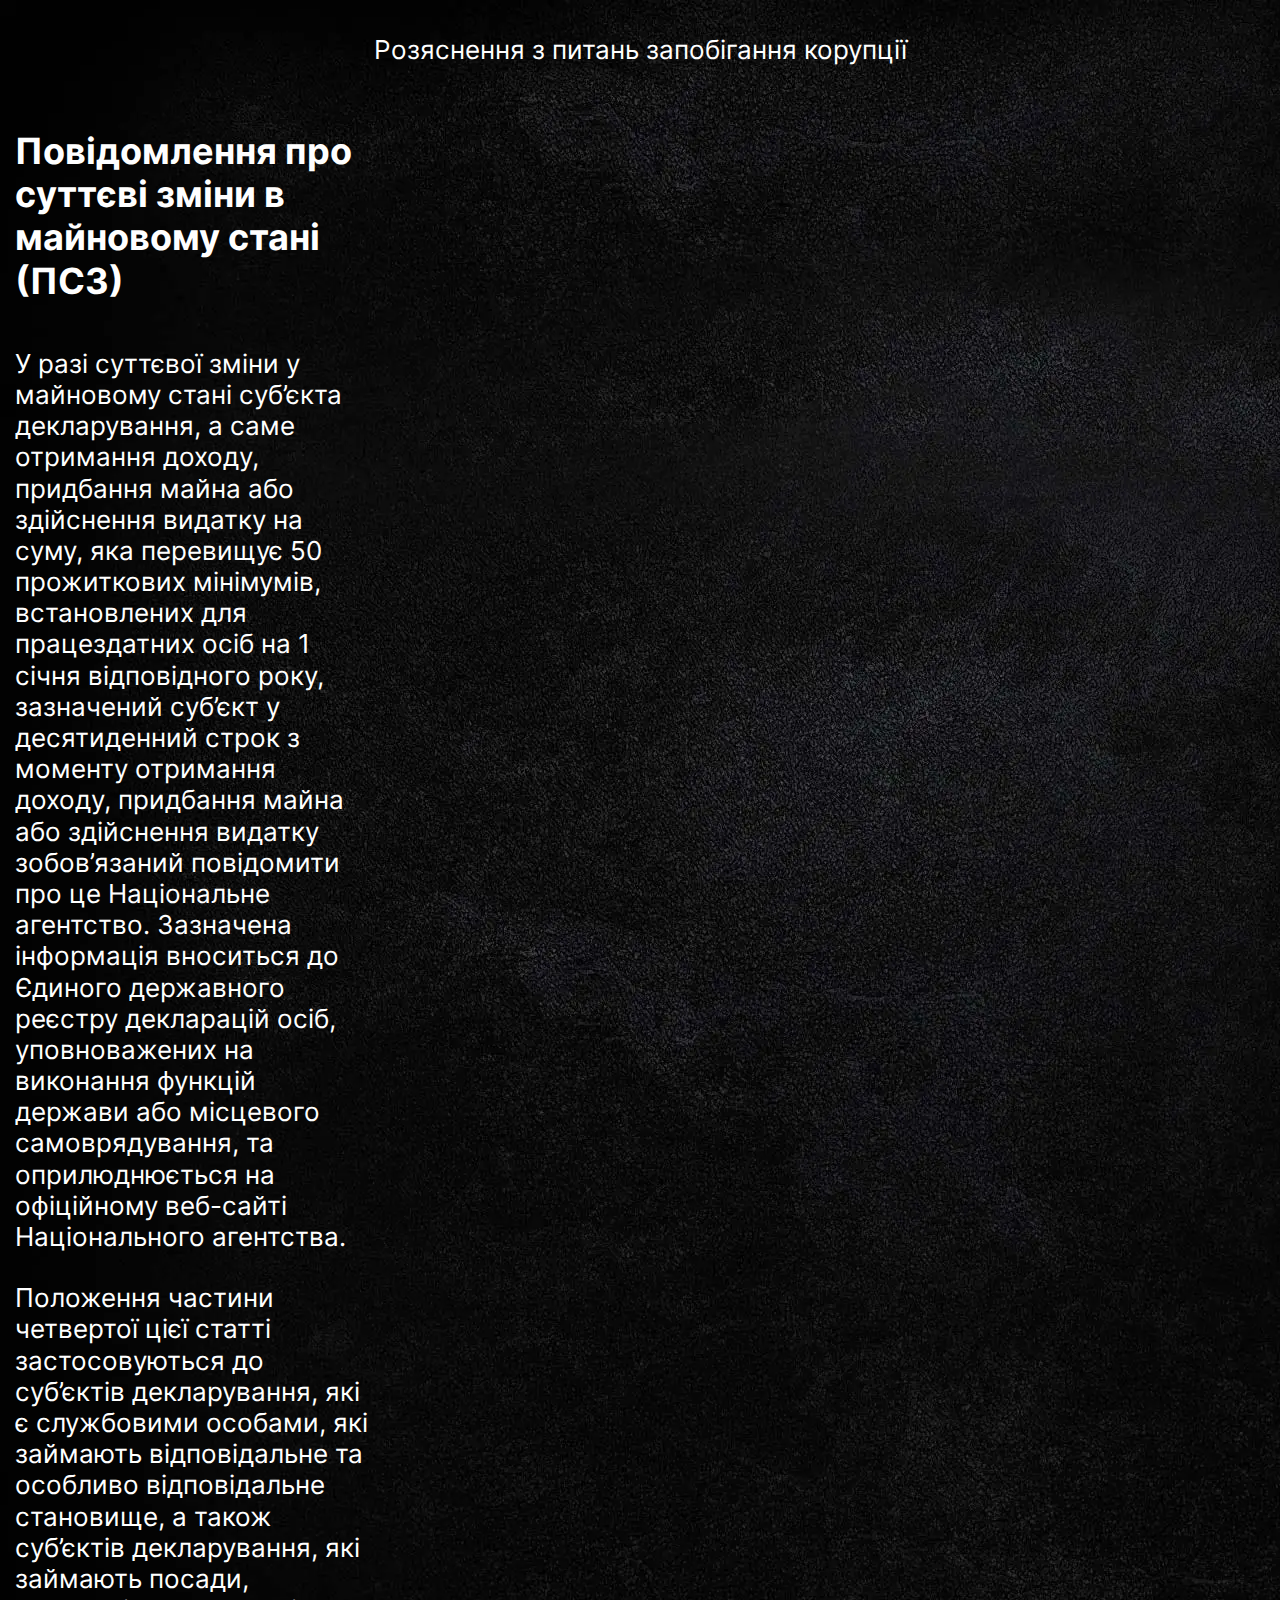
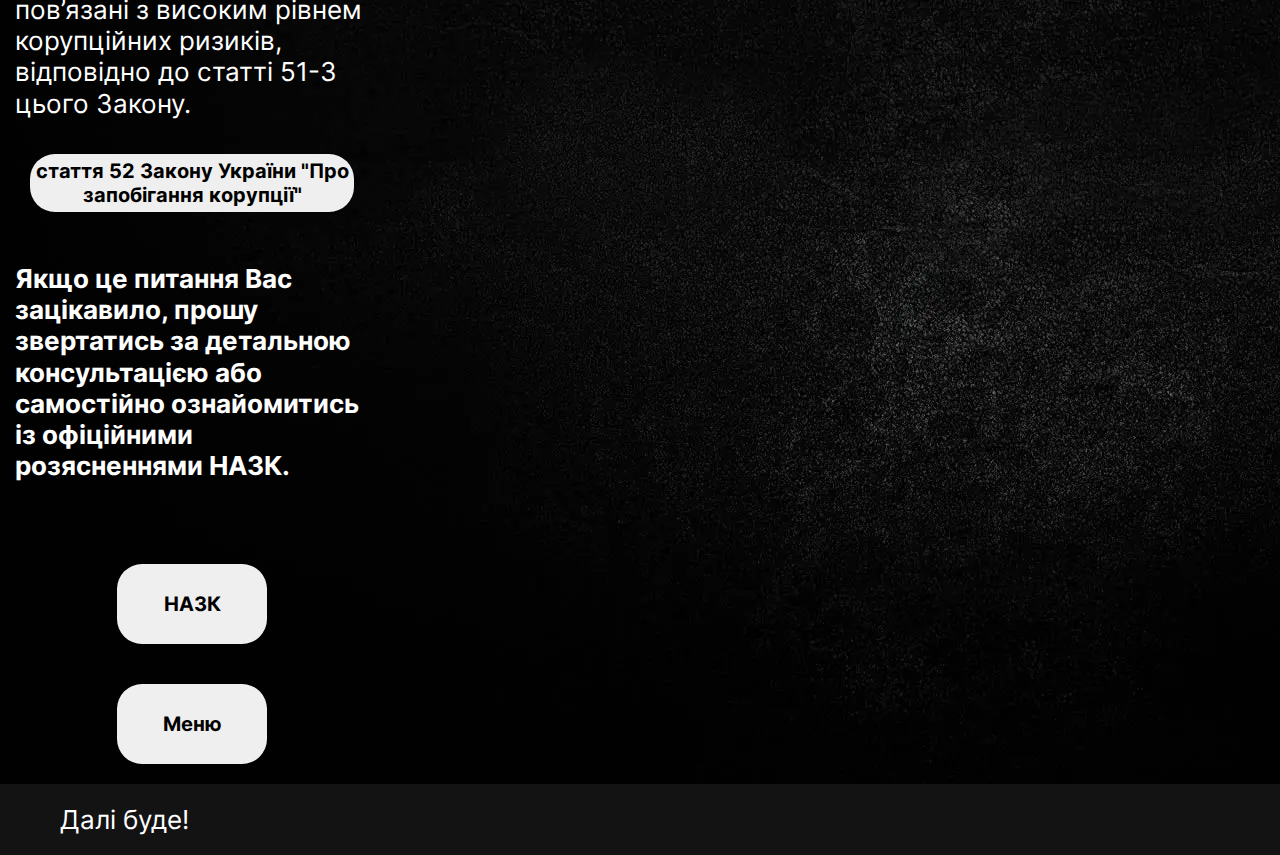
==== commit fc2b6d02: "202311251940" ====
--- a/change_property.html
+++ b/change_property.html
@@ -6,7 +6,7 @@
   <meta http-equiv="X-UA-Compatible" content="IE=edge">
   <meta name="viewport" content="width=device-width,initial-scale=1">
   <link rel="shortcut icon" href="favicon.ico" type="image/x-icon">
-  <link rel="stylesheet" href="css/style.min.css?_v=20231124235747">
+  <link rel="stylesheet" href="css/style.min.css?_v=20231125193940">
   <title>Зміна майнового стану</title>
 </head>
 
@@ -73,6 +73,6 @@
 </footer>
 
     </div>
-    <script src="js/app.min.js?_v=20231124235747"></script>
+    <script src="js/app.min.js?_v=20231125193940"></script>
   </body>
 </html>
--- a/css/style.min.css
+++ b/css/style.min.css
@@ -1 +1 @@
-@charset "UTF-8";@font-face{font-family:Inter;font-display:swap;src:url(../fonts/Inter-Bold.woff2) format("woff2");font-weight:700;font-style:normal}@font-face{font-family:Inter;font-display:swap;src:url(../fonts/Inter-Regular.woff2) format("woff2");font-weight:400;font-style:normal}:root{--bs-font-family:"Inter",sans-serif;--bs-font-size:26px;--bs-font-weight:400;--bs-line-height:1.2;--bs-font-color:#222;--bs-transition:0.3s ease-in-out;--bs-radius:10px;--primary-color:#131313;--primary-hover-color:#2d2d2d;--secondary-color:#ff4040;--white-color:#fff;--black-color:#131313;--bs-shadow:0px 2px 3px rgba(#000 10%),0px 8px 3px rgba(#000 10%);--hover-shadow:0 0 5px 0 rgba(#000 10%),0 0 10px 0 rgba(#000 10%),0 0 15px 0 rgba(#000 10%)}*{padding:0;margin:0;border:0;-webkit-tap-highlight-color:transparent}*,:after,:before{-webkit-box-sizing:border-box;box-sizing:border-box}:active,:focus{outline:0}aside,footer,header,nav{display:block}html{scroll-behavior:smooth}html.lock{overflow:hidden;-ms-touch-action:none;touch-action:none}body,html{width:100%;height:100%;min-width:320px}body{-ms-scroll-chaining:none;overscroll-behavior:none;font-size:26px;font-size:var(--bs-font-size);font-family:Inter,sans-serif;font-family:var(--bs-font-family);font-weight:400;font-weight:var(--bs-font-weight);line-height:1.2;line-height:var(--bs-line-height);text-rendering:optimizelegibility;-webkit-text-size-adjust:100%;-moz-text-size-adjust:100%;-ms-text-size-adjust:100%;text-size-adjust:100%;-moz-osx-font-smoothing:grayscale;-webkit-font-smoothing:antialiased}button,input,textarea{font-family:inherit}input::-ms-clear{display:none}input[type=number]{-moz-appearance:textfield}input[type=number]::-webkit-inner-spin-button,input[type=number]::-webkit-outer-spin-button{-webkit-appearance:none}button{cursor:pointer;-webkit-user-select:none;-moz-user-select:none;-ms-user-select:none;user-select:none}button::-moz-focus-inner{padding:0;border:0}a{-webkit-text-decoration:none;text-decoration:none;-webkit-user-select:none;-moz-user-select:none;-ms-user-select:none;user-select:none}a:active,a:focus{outline:0}a:visited{-webkit-text-decoration:none;text-decoration:none}a:hover{-webkit-text-decoration:none;text-decoration:none}li,ul{list-style:none}img{vertical-align:top}h1,h2,h3,h4,h5,h6{font-size:inherit;font-weight:400}sup{color:inherit}*{scrollbar-width:.5rem;scrollbar-color:#131313 #d6d6d6;scrollbar-color:var(--primary-color) #d6d6d6}::-webkit-scrollbar{width:.5rem;background-color:#fff;background-color:var(--white-color)}::-webkit-scrollbar-track{-webkit-box-shadow:inset 0 0 .375rem rgba(0,0,0,.2);box-shadow:inset 0 0 .375rem rgba(0,0,0,.2);border-radius:.25rem;background:#eee}::-webkit-scrollbar-thumb{border-radius:.25rem;border:0 none #fff;background-color:#131313;background-color:var(--primary-color)}::-webkit-scrollbar-thumb:hover{background-color:#2d2d2d;background-color:var(--primary-hover-color)}@-webkit-keyframes show-header{0%{top:-100%}100%{top:0}}@keyframes show-header{0%{top:-100%}100%{top:0}}@-webkit-keyframes fade-up-big{0%{-webkit-transform:translateY(1rem);transform:translateY(1rem);opacity:0}100%{-webkit-transform:translateY(0);transform:translateY(0);opacity:1}}@keyframes fade-up-big{0%{-webkit-transform:translateY(1rem);transform:translateY(1rem);opacity:0}100%{-webkit-transform:translateY(0);transform:translateY(0);opacity:1}}@-webkit-keyframes rotation{from{-webkit-transform:rotate(0);transform:rotate(0)}to{-webkit-transform:rotate(359deg);transform:rotate(359deg)}}@keyframes rotation{from{-webkit-transform:rotate(0);transform:rotate(0)}to{-webkit-transform:rotate(359deg);transform:rotate(359deg)}}[class*=__container]{max-width:74.375rem;margin:0 auto;padding:0 .9375rem}[class*=-ibg]{position:relative}[class*=-ibg] img{position:absolute;width:100%;height:100%;top:0;left:0;-o-object-fit:cover;object-fit:cover}[class*=-ibg_contain] img{-o-object-fit:contain;object-fit:contain}.wrapper{display:-webkit-box;display:-ms-flexbox;display:flex;-webkit-box-orient:vertical;-webkit-box-direction:normal;-ms-flex-direction:column;flex-direction:column;min-height:100%;overflow:hidden}.page{position:relative;-webkit-box-flex:1;-ms-flex:1 1 auto;flex:1 1 auto}.page [data-observ]{position:absolute;top:0;left:0;width:100%;height:.125rem;background:0 0;pointer-events:none}.page_start{padding-top:6.25rem}h1{font-size:2.25rem;padding:1.875rem 0;font-weight:700}h4{font-size:1.625rem;padding:.625rem 0}b{padding:.9375rem 0}p{padding:.9375rem 0}a{display:-webkit-box;display:-ms-flexbox;display:flex;-webkit-box-pack:center;-ms-flex-pack:center;justify-content:center;padding:20px 0}button{width:9.375rem;height:5rem;font-size:1.25rem;font-weight:700;border-radius:1.5625rem}button:hover{background-color:#dad7d7;-webkit-box-shadow:0 5px #666;box-shadow:0 5px #666;-webkit-transform:translateY(4px);-ms-transform:translateY(4px);transform:translateY(4px);color:#087908}button:active{background-color:#539353}.header{width:100%;-webkit-transition:background-color .3s ease-in-out;transition:background-color .3s ease-in-out;-webkit-transition:background-color var(--bs-transition);transition:background-color var(--bs-transition);z-index:50;color:#fff}.header-is-sticky .header{position:fixed;background-color:#007aff}.header__container{height:6.25rem;display:-webkit-box;display:-ms-flexbox;display:flex;-webkit-box-align:center;-ms-flex-align:center;align-items:center;-webkit-box-pack:center;-ms-flex-pack:center;justify-content:center}.header-is-sticky .header__container{height:3.125rem}.no-webp .wrapper{background-image:url(../images/background_2.jpg)}.typesOfDeclarations{height:100%}.page__container{color:#fff}.button-nav{width:auto;height:auto;padding:.3125rem .3125rem;margin:0 .9375rem}.button-nav:hover{background-color:#dad7d7;-webkit-box-shadow:0 5px #666;box-shadow:0 5px #666;-webkit-transform:translateY(4px);-ms-transform:translateY(4px);transform:translateY(4px);color:#087908}.button-nav:active{background-color:#539353}.popup{position:fixed;top:0;right:0;bottom:0;left:0;width:100%;height:100%;opacity:0;overflow-y:auto;pointer-events:none;padding:1.875rem .625rem;background-color:rgba(0,0,0,.5);z-index:2000;-webkit-transition:opacity .4s ease-in-out;transition:opacity .4s ease-in-out}.popup.is-open{opacity:1;pointer-events:auto}.popup.is-open .popup__content{-webkit-transform:translateY(0);-ms-transform:translateY(0);transform:translateY(0);opacity:1}.popup__wrapper{display:-webkit-box;display:-ms-flexbox;display:flex;-webkit-box-align:center;-ms-flex-align:center;align-items:center;min-height:100%}.popup__content{position:relative;width:100%;margin:0 auto;padding:1.875rem 3.125rem;max-width:43.125rem;background-color:#fff;-webkit-transform:translateY(-12.5rem);-ms-transform:translateY(-12.5rem);transform:translateY(-12.5rem);opacity:0;-webkit-transition:opacity .2s ease-in-out,-webkit-transform .2s ease-in-out;transition:opacity .2s ease-in-out,-webkit-transform .2s ease-in-out;transition:transform .2s ease-in-out,opacity .2s ease-in-out;transition:transform .2s ease-in-out,opacity .2s ease-in-out,-webkit-transform .2s ease-in-out}.popup__close{position:absolute;top:1.25rem;right:1.25rem;width:2.5rem;height:2.5rem;display:-webkit-box;display:-ms-flexbox;display:flex;-webkit-box-pack:center;-ms-flex-pack:center;justify-content:center;-webkit-box-align:center;-ms-flex-align:center;align-items:center;background:0 0;color:#000;border-radius:.5rem}.checkboxes{display:-webkit-box;display:-ms-flexbox;display:flex;gap:10px;-webkit-box-align:center;-ms-flex-align:center;align-items:center}.checkbox{display:-webkit-box;display:-ms-flexbox;display:flex;-webkit-box-align:center;-ms-flex-align:center;align-items:center;gap:4px;text-wrap:nowrap}.checkbox__input{-webkit-appearance:none;-moz-appearance:none;appearance:none;position:absolute}.checkbox__input:checked+.checkbox__box{background-color:#ff4040;border-color:#fff}.checkbox__input:focus+.checkbox__box{-webkit-box-shadow:0 0 0 2px #00f;box-shadow:0 0 0 2px #00f}.checkbox__box{height:20px;-webkit-box-flex:0;-ms-flex:0 0 20px;flex:0 0 20px;border-radius:3px;border:2px solid #1a8c80}.tabs{display:-webkit-box;display:-ms-flexbox;display:flex;-webkit-box-orient:vertical;-webkit-box-direction:normal;-ms-flex-direction:column;flex-direction:column;gap:.625rem}.tabs__nav{display:-webkit-box;display:-ms-flexbox;display:flex;-webkit-box-align:center;-ms-flex-align:center;align-items:center;gap:.625rem}.tabs__trigger{padding:.625rem;-webkit-transition:.2s ease-in-out;transition:.2s ease-in-out}.tabs__trigger.active{background-color:#ff4040;color:#fff}.tabs__panel{-webkit-animation:fade-up-big .4s forwards;animation:fade-up-big .4s forwards;display:none}.tabs__panel.active{display:block}.accordion__item{background-color:#fff;border:1px solid rgba(0,0,0,.12);-webkit-transition:.3s ease-in-out;transition:.3s ease-in-out}.accordion__item:not(:first-of-type){border-top:0}.accordion__item:first-of-type{border-top-left-radius:.25rem;border-top-right-radius:.25rem}.accordion__item:last-of-type{border-bottom-right-radius:.25rem;border-bottom-left-radius:.25rem}.accordion__item.open .accordion__header{background-color:#e7f1ff;color:#ff4040}.accordion__item.open .accordion__header:after{-webkit-transform:rotate(0);-ms-transform:rotate(0);transform:rotate(0)}.accordion__item.open .accordion__content{height:-webkit-max-content;height:-moz-max-content;height:max-content;padding:2.25rem .5rem}.accordion__header{position:relative;display:-webkit-box;display:-ms-flexbox;display:flex;-webkit-box-align:center;-ms-flex-align:center;align-items:center;-webkit-box-pack:justify;-ms-flex-pack:justify;justify-content:space-between;cursor:pointer;padding:.5rem;-webkit-transition:background .3s ease-in-out;transition:background .3s ease-in-out}.accordion__header:hover{background:rgba(255,255,255,.02)}.accordion__header:active{background:rgba(255,255,255,.05)}.accordion__header::after{content:"";position:static;-webkit-transform:rotate(180deg);-ms-transform:rotate(180deg);transform:rotate(180deg);width:1.5rem;height:1.5rem;background-image:url("data:image/svg+xml,%3csvg xmlns='http://www.w3.org/2000/svg' viewBox='0 0 16 16' fill='%230c63e4'%3e%3cpath fill-rule='evenodd' d='M1.646 4.646a.5.5 0 0 1 .708 0L8 10.293l5.646-5.647a.5.5 0 0 1 .708.708l-6 6a.5.5 0 0 1-.708 0l-6-6a.5.5 0 0 1 0-.708z'/%3e%3c/svg%3e");background-size:cover;background-repeat:no-repeat;background-position:center;-webkit-transition:-webkit-transform .6s ease-in-out;transition:-webkit-transform .6s ease-in-out;transition:transform .6s ease-in-out;transition:transform .6s ease-in-out,-webkit-transform .6s ease-in-out}.accordion__content{height:0;overflow:hidden;padding:0 .5rem;-webkit-transition:all .3s ease-in-out;transition:all .3s ease-in-out}.footer{padding:1.25rem 0;background:#131313;background:var(--black-color)}.footer__container{display:-webkit-box;display:-ms-flexbox;display:flex;-webkit-box-align:center;-ms-flex-align:center;align-items:center;color:#fff}@media (max-width:31.875em){.footer__container{-webkit-box-orient:vertical;-webkit-box-direction:normal;-ms-flex-direction:column;flex-direction:column;-webkit-box-align:start;-ms-flex-align:start;align-items:flex-start}}.webp .wrapper{background-image:url(../images/background_2.webp)}+@charset "UTF-8";@font-face{font-family:Inter;font-display:swap;src:url(../fonts/Inter-Bold.woff2) format("woff2");font-weight:700;font-style:normal}@font-face{font-family:Inter;font-display:swap;src:url(../fonts/Inter-Regular.woff2) format("woff2");font-weight:400;font-style:normal}:root{--bs-font-family:"Inter",sans-serif;--bs-font-size:26px;--bs-font-weight:400;--bs-line-height:1.2;--bs-font-color:#222;--bs-transition:0.3s ease-in-out;--bs-radius:10px;--primary-color:#131313;--primary-hover-color:#2d2d2d;--secondary-color:#ff4040;--white-color:#fff;--black-color:#131313;--bs-shadow:0px 2px 3px rgba(#000 10%),0px 8px 3px rgba(#000 10%);--hover-shadow:0 0 5px 0 rgba(#000 10%),0 0 10px 0 rgba(#000 10%),0 0 15px 0 rgba(#000 10%)}*{padding:0;margin:0;border:0;-webkit-tap-highlight-color:transparent}*,:after,:before{-webkit-box-sizing:border-box;box-sizing:border-box}:active,:focus{outline:0}aside,footer,header,nav{display:block}html{scroll-behavior:smooth}html.lock{overflow:hidden;-ms-touch-action:none;touch-action:none}body,html{width:100%;height:100%;min-width:320px}body{-ms-scroll-chaining:none;overscroll-behavior:none;font-size:26px;font-size:var(--bs-font-size);font-family:Inter,sans-serif;font-family:var(--bs-font-family);font-weight:400;font-weight:var(--bs-font-weight);line-height:1.2;line-height:var(--bs-line-height);text-rendering:optimizelegibility;-webkit-text-size-adjust:100%;-moz-text-size-adjust:100%;-ms-text-size-adjust:100%;text-size-adjust:100%;-moz-osx-font-smoothing:grayscale;-webkit-font-smoothing:antialiased}button,input,textarea{font-family:inherit}input::-ms-clear{display:none}input[type=number]{-moz-appearance:textfield}input[type=number]::-webkit-inner-spin-button,input[type=number]::-webkit-outer-spin-button{-webkit-appearance:none}button{cursor:pointer;-webkit-user-select:none;-moz-user-select:none;-ms-user-select:none;user-select:none}button::-moz-focus-inner{padding:0;border:0}a{-webkit-text-decoration:none;text-decoration:none;-webkit-user-select:none;-moz-user-select:none;-ms-user-select:none;user-select:none}a:active,a:focus{outline:0}a:visited{-webkit-text-decoration:none;text-decoration:none}a:hover{-webkit-text-decoration:none;text-decoration:none}li,ul{list-style:none}img{vertical-align:top}h1,h2,h3,h4,h5,h6{font-size:inherit;font-weight:400}sup{color:inherit}*{scrollbar-width:.5rem;scrollbar-color:#131313 #d6d6d6;scrollbar-color:var(--primary-color) #d6d6d6}::-webkit-scrollbar{width:.5rem;background-color:#fff;background-color:var(--white-color)}::-webkit-scrollbar-track{-webkit-box-shadow:inset 0 0 .375rem rgba(0,0,0,.2);box-shadow:inset 0 0 .375rem rgba(0,0,0,.2);border-radius:.25rem;background:#eee}::-webkit-scrollbar-thumb{border-radius:.25rem;border:0 none #fff;background-color:#131313;background-color:var(--primary-color)}::-webkit-scrollbar-thumb:hover{background-color:#2d2d2d;background-color:var(--primary-hover-color)}@-webkit-keyframes show-header{0%{top:-100%}100%{top:0}}@keyframes show-header{0%{top:-100%}100%{top:0}}@-webkit-keyframes fade-up-big{0%{-webkit-transform:translateY(1rem);transform:translateY(1rem);opacity:0}100%{-webkit-transform:translateY(0);transform:translateY(0);opacity:1}}@keyframes fade-up-big{0%{-webkit-transform:translateY(1rem);transform:translateY(1rem);opacity:0}100%{-webkit-transform:translateY(0);transform:translateY(0);opacity:1}}@-webkit-keyframes rotation{from{-webkit-transform:rotate(0);transform:rotate(0)}to{-webkit-transform:rotate(359deg);transform:rotate(359deg)}}@keyframes rotation{from{-webkit-transform:rotate(0);transform:rotate(0)}to{-webkit-transform:rotate(359deg);transform:rotate(359deg)}}[class*=__container]{max-width:74.375rem;margin:0 auto;padding:0 .9375rem}[class*=-ibg]{position:relative}[class*=-ibg] img{position:absolute;width:100%;height:100%;top:0;left:0;-o-object-fit:cover;object-fit:cover}[class*=-ibg_contain] img{-o-object-fit:contain;object-fit:contain}.wrapper{display:-webkit-box;display:-ms-flexbox;display:flex;-webkit-box-orient:vertical;-webkit-box-direction:normal;-ms-flex-direction:column;flex-direction:column;min-height:100%;overflow:hidden}.page{position:relative;-webkit-box-flex:1;-ms-flex:1 1 auto;flex:1 1 auto;display:grid;grid-template-columns:30% 65%;grid-template-areas:"laws pages ";grid-gap:0 1.25rem;gap:0 1.25rem}.page [data-observ]{position:absolute;top:0;left:0;width:100%;height:.125rem;background:0 0;pointer-events:none}.page_start{padding-top:6.25rem}h1{font-size:2.25rem;padding:1.875rem 0;font-weight:700}h4{font-size:1.625rem;padding:.625rem 0;color:#fff;text-align:center}b{padding:.9375rem 0}p{padding:.9375rem 0}a{display:-webkit-box;display:-ms-flexbox;display:flex;-webkit-box-pack:center;-ms-flex-pack:center;justify-content:center;padding:20px 0}button{width:9.375rem;height:5rem;font-size:1.25rem;font-weight:700;border-radius:1.5625rem}button:hover{background-color:#dad7d7;-webkit-box-shadow:0 5px #666;box-shadow:0 5px #666;-webkit-transform:translateY(4px);-ms-transform:translateY(4px);transform:translateY(4px);color:#087908}button:active{background-color:#539353}.header{width:100%;-webkit-transition:background-color .3s ease-in-out;transition:background-color .3s ease-in-out;-webkit-transition:background-color var(--bs-transition);transition:background-color var(--bs-transition);z-index:50;color:#fff}.header-is-sticky .header{position:fixed;background-color:#007aff}.header__container{height:6.25rem;display:-webkit-box;display:-ms-flexbox;display:flex;-webkit-box-align:center;-ms-flex-align:center;align-items:center;-webkit-box-pack:center;-ms-flex-pack:center;justify-content:center}.header-is-sticky .header__container{height:3.125rem}.no-webp .wrapper{background-image:url(../images/background_2.jpg)}.typesOfDeclarations{height:100%}.page__container{color:#fff}.nav-laws{grid-area:laws;border:.0625rem solid #fff;border-radius:1.25rem;margin:0 1.25rem}.nav-pages{grid-area:pages}.button-nav{width:auto;height:auto;padding:.3125rem .3125rem;margin:0 .9375rem}.button-nav:hover{background-color:#dad7d7;-webkit-box-shadow:0 5px #666;box-shadow:0 5px #666;-webkit-transform:translateY(4px);-ms-transform:translateY(4px);transform:translateY(4px);color:#087908}.button-nav:active{background-color:#539353}.popup{position:fixed;top:0;right:0;bottom:0;left:0;width:100%;height:100%;opacity:0;overflow-y:auto;pointer-events:none;padding:1.875rem .625rem;background-color:rgba(0,0,0,.5);z-index:2000;-webkit-transition:opacity .4s ease-in-out;transition:opacity .4s ease-in-out}.popup.is-open{opacity:1;pointer-events:auto}.popup.is-open .popup__content{-webkit-transform:translateY(0);-ms-transform:translateY(0);transform:translateY(0);opacity:1}.popup__wrapper{display:-webkit-box;display:-ms-flexbox;display:flex;-webkit-box-align:center;-ms-flex-align:center;align-items:center;min-height:100%}.popup__content{position:relative;width:100%;margin:0 auto;padding:1.875rem 3.125rem;max-width:43.125rem;background-color:#fff;-webkit-transform:translateY(-12.5rem);-ms-transform:translateY(-12.5rem);transform:translateY(-12.5rem);opacity:0;-webkit-transition:opacity .2s ease-in-out,-webkit-transform .2s ease-in-out;transition:opacity .2s ease-in-out,-webkit-transform .2s ease-in-out;transition:transform .2s ease-in-out,opacity .2s ease-in-out;transition:transform .2s ease-in-out,opacity .2s ease-in-out,-webkit-transform .2s ease-in-out}.popup__close{position:absolute;top:1.25rem;right:1.25rem;width:2.5rem;height:2.5rem;display:-webkit-box;display:-ms-flexbox;display:flex;-webkit-box-pack:center;-ms-flex-pack:center;justify-content:center;-webkit-box-align:center;-ms-flex-align:center;align-items:center;background:0 0;color:#000;border-radius:.5rem}.checkboxes{display:-webkit-box;display:-ms-flexbox;display:flex;gap:10px;-webkit-box-align:center;-ms-flex-align:center;align-items:center}.checkbox{display:-webkit-box;display:-ms-flexbox;display:flex;-webkit-box-align:center;-ms-flex-align:center;align-items:center;gap:4px;text-wrap:nowrap}.checkbox__input{-webkit-appearance:none;-moz-appearance:none;appearance:none;position:absolute}.checkbox__input:checked+.checkbox__box{background-color:#ff4040;border-color:#fff}.checkbox__input:focus+.checkbox__box{-webkit-box-shadow:0 0 0 2px #00f;box-shadow:0 0 0 2px #00f}.checkbox__box{height:20px;-webkit-box-flex:0;-ms-flex:0 0 20px;flex:0 0 20px;border-radius:3px;border:2px solid #1a8c80}.tabs{display:-webkit-box;display:-ms-flexbox;display:flex;-webkit-box-orient:vertical;-webkit-box-direction:normal;-ms-flex-direction:column;flex-direction:column;gap:.625rem}.tabs__nav{display:-webkit-box;display:-ms-flexbox;display:flex;-webkit-box-align:center;-ms-flex-align:center;align-items:center;gap:.625rem}.tabs__trigger{padding:.625rem;-webkit-transition:.2s ease-in-out;transition:.2s ease-in-out}.tabs__trigger.active{background-color:#ff4040;color:#fff}.tabs__panel{-webkit-animation:fade-up-big .4s forwards;animation:fade-up-big .4s forwards;display:none}.tabs__panel.active{display:block}.accordion__item{background-color:#fff;border:1px solid rgba(0,0,0,.12);-webkit-transition:.3s ease-in-out;transition:.3s ease-in-out}.accordion__item:not(:first-of-type){border-top:0}.accordion__item:first-of-type{border-top-left-radius:.25rem;border-top-right-radius:.25rem}.accordion__item:last-of-type{border-bottom-right-radius:.25rem;border-bottom-left-radius:.25rem}.accordion__item.open .accordion__header{background-color:#e7f1ff;color:#ff4040}.accordion__item.open .accordion__header:after{-webkit-transform:rotate(0);-ms-transform:rotate(0);transform:rotate(0)}.accordion__item.open .accordion__content{height:-webkit-max-content;height:-moz-max-content;height:max-content;padding:2.25rem .5rem}.accordion__header{position:relative;display:-webkit-box;display:-ms-flexbox;display:flex;-webkit-box-align:center;-ms-flex-align:center;align-items:center;-webkit-box-pack:justify;-ms-flex-pack:justify;justify-content:space-between;cursor:pointer;padding:.5rem;-webkit-transition:background .3s ease-in-out;transition:background .3s ease-in-out}.accordion__header:hover{background:rgba(255,255,255,.02)}.accordion__header:active{background:rgba(255,255,255,.05)}.accordion__header::after{content:"";position:static;-webkit-transform:rotate(180deg);-ms-transform:rotate(180deg);transform:rotate(180deg);width:1.5rem;height:1.5rem;background-image:url("data:image/svg+xml,%3csvg xmlns='http://www.w3.org/2000/svg' viewBox='0 0 16 16' fill='%230c63e4'%3e%3cpath fill-rule='evenodd' d='M1.646 4.646a.5.5 0 0 1 .708 0L8 10.293l5.646-5.647a.5.5 0 0 1 .708.708l-6 6a.5.5 0 0 1-.708 0l-6-6a.5.5 0 0 1 0-.708z'/%3e%3c/svg%3e");background-size:cover;background-repeat:no-repeat;background-position:center;-webkit-transition:-webkit-transform .6s ease-in-out;transition:-webkit-transform .6s ease-in-out;transition:transform .6s ease-in-out;transition:transform .6s ease-in-out,-webkit-transform .6s ease-in-out}.accordion__content{height:0;overflow:hidden;padding:0 .5rem;-webkit-transition:all .3s ease-in-out;transition:all .3s ease-in-out}.footer{padding:1.25rem 0;background:#131313;background:var(--black-color)}.footer__container{display:-webkit-box;display:-ms-flexbox;display:flex;-webkit-box-align:center;-ms-flex-align:center;align-items:center;color:#fff}@media (max-width:56.25rem){.page{grid-template-columns:1fr;grid-template-areas:"pages" "laws"}}@media (max-width:31.875em){.footer__container{-webkit-box-orient:vertical;-webkit-box-direction:normal;-ms-flex-direction:column;flex-direction:column;-webkit-box-align:start;-ms-flex-align:start;align-items:flex-start}}.webp .wrapper{background-image:url(../images/background_2.webp)}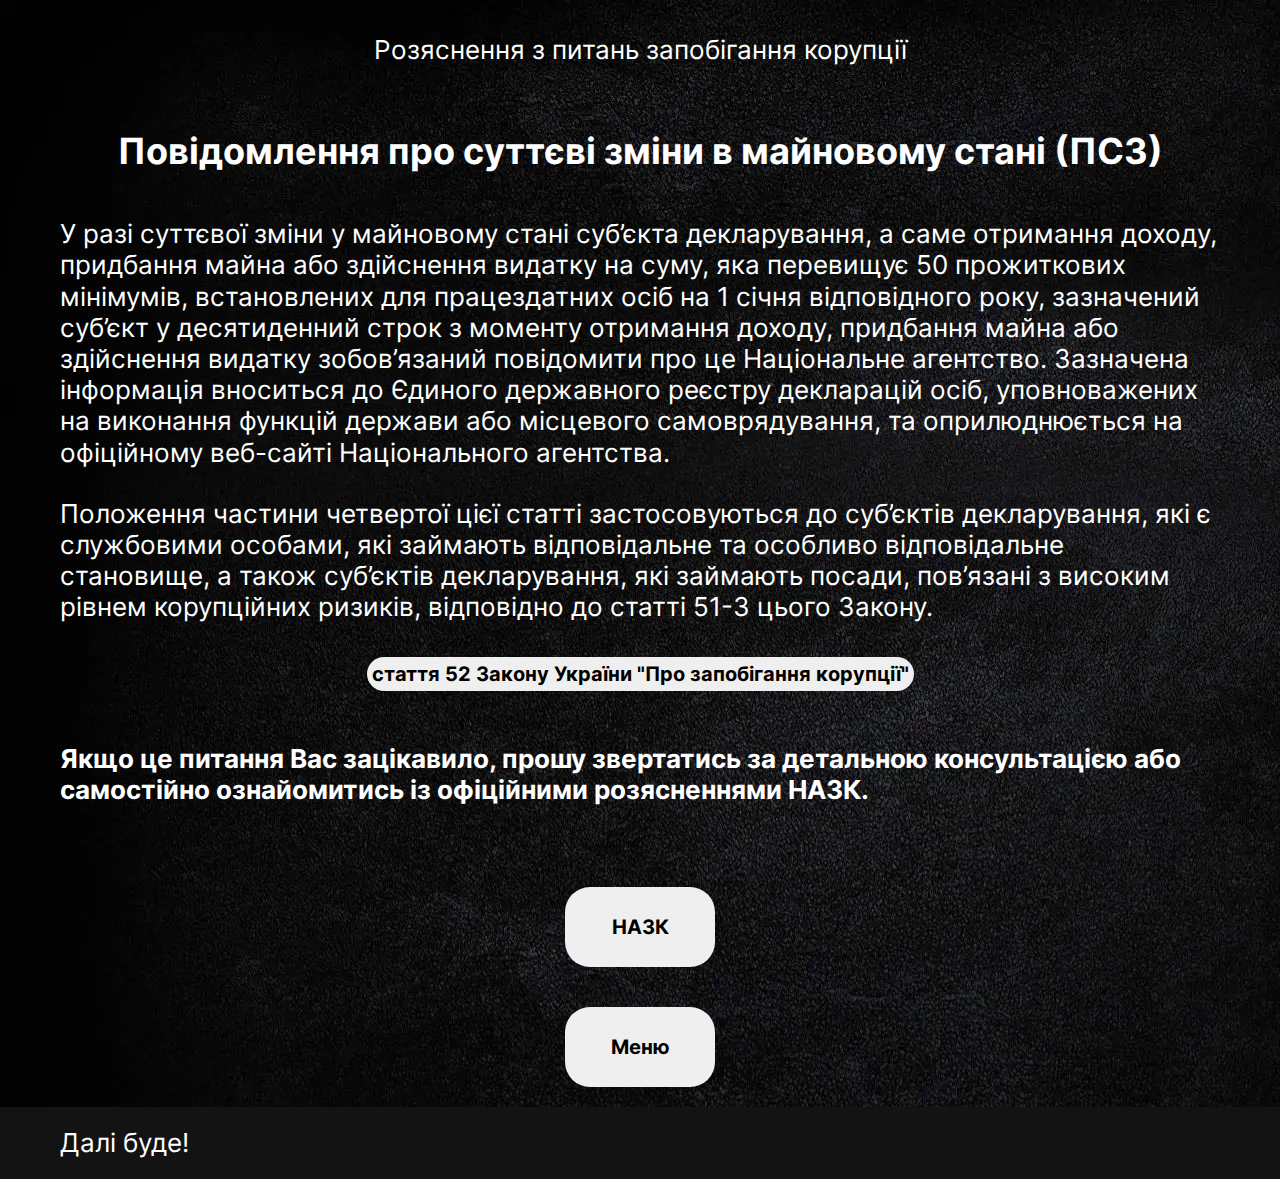
==== commit 9059a802: "202311261118" ====
--- a/change_property.html
+++ b/change_property.html
@@ -6,7 +6,7 @@
   <meta http-equiv="X-UA-Compatible" content="IE=edge">
   <meta name="viewport" content="width=device-width,initial-scale=1">
   <link rel="shortcut icon" href="favicon.ico" type="image/x-icon">
-  <link rel="stylesheet" href="css/style.min.css?_v=20231125193940">
+  <link rel="stylesheet" href="css/style.min.css?_v=20231126111733">
   <title>Зміна майнового стану</title>
 </head>
 
@@ -73,6 +73,6 @@
 </footer>
 
     </div>
-    <script src="js/app.min.js?_v=20231125193940"></script>
+    <script src="js/app.min.js?_v=20231126111733"></script>
   </body>
 </html>
--- a/css/style.min.css
+++ b/css/style.min.css
@@ -1 +1 @@
-@charset "UTF-8";@font-face{font-family:Inter;font-display:swap;src:url(../fonts/Inter-Bold.woff2) format("woff2");font-weight:700;font-style:normal}@font-face{font-family:Inter;font-display:swap;src:url(../fonts/Inter-Regular.woff2) format("woff2");font-weight:400;font-style:normal}:root{--bs-font-family:"Inter",sans-serif;--bs-font-size:26px;--bs-font-weight:400;--bs-line-height:1.2;--bs-font-color:#222;--bs-transition:0.3s ease-in-out;--bs-radius:10px;--primary-color:#131313;--primary-hover-color:#2d2d2d;--secondary-color:#ff4040;--white-color:#fff;--black-color:#131313;--bs-shadow:0px 2px 3px rgba(#000 10%),0px 8px 3px rgba(#000 10%);--hover-shadow:0 0 5px 0 rgba(#000 10%),0 0 10px 0 rgba(#000 10%),0 0 15px 0 rgba(#000 10%)}*{padding:0;margin:0;border:0;-webkit-tap-highlight-color:transparent}*,:after,:before{-webkit-box-sizing:border-box;box-sizing:border-box}:active,:focus{outline:0}aside,footer,header,nav{display:block}html{scroll-behavior:smooth}html.lock{overflow:hidden;-ms-touch-action:none;touch-action:none}body,html{width:100%;height:100%;min-width:320px}body{-ms-scroll-chaining:none;overscroll-behavior:none;font-size:26px;font-size:var(--bs-font-size);font-family:Inter,sans-serif;font-family:var(--bs-font-family);font-weight:400;font-weight:var(--bs-font-weight);line-height:1.2;line-height:var(--bs-line-height);text-rendering:optimizelegibility;-webkit-text-size-adjust:100%;-moz-text-size-adjust:100%;-ms-text-size-adjust:100%;text-size-adjust:100%;-moz-osx-font-smoothing:grayscale;-webkit-font-smoothing:antialiased}button,input,textarea{font-family:inherit}input::-ms-clear{display:none}input[type=number]{-moz-appearance:textfield}input[type=number]::-webkit-inner-spin-button,input[type=number]::-webkit-outer-spin-button{-webkit-appearance:none}button{cursor:pointer;-webkit-user-select:none;-moz-user-select:none;-ms-user-select:none;user-select:none}button::-moz-focus-inner{padding:0;border:0}a{-webkit-text-decoration:none;text-decoration:none;-webkit-user-select:none;-moz-user-select:none;-ms-user-select:none;user-select:none}a:active,a:focus{outline:0}a:visited{-webkit-text-decoration:none;text-decoration:none}a:hover{-webkit-text-decoration:none;text-decoration:none}li,ul{list-style:none}img{vertical-align:top}h1,h2,h3,h4,h5,h6{font-size:inherit;font-weight:400}sup{color:inherit}*{scrollbar-width:.5rem;scrollbar-color:#131313 #d6d6d6;scrollbar-color:var(--primary-color) #d6d6d6}::-webkit-scrollbar{width:.5rem;background-color:#fff;background-color:var(--white-color)}::-webkit-scrollbar-track{-webkit-box-shadow:inset 0 0 .375rem rgba(0,0,0,.2);box-shadow:inset 0 0 .375rem rgba(0,0,0,.2);border-radius:.25rem;background:#eee}::-webkit-scrollbar-thumb{border-radius:.25rem;border:0 none #fff;background-color:#131313;background-color:var(--primary-color)}::-webkit-scrollbar-thumb:hover{background-color:#2d2d2d;background-color:var(--primary-hover-color)}@-webkit-keyframes show-header{0%{top:-100%}100%{top:0}}@keyframes show-header{0%{top:-100%}100%{top:0}}@-webkit-keyframes fade-up-big{0%{-webkit-transform:translateY(1rem);transform:translateY(1rem);opacity:0}100%{-webkit-transform:translateY(0);transform:translateY(0);opacity:1}}@keyframes fade-up-big{0%{-webkit-transform:translateY(1rem);transform:translateY(1rem);opacity:0}100%{-webkit-transform:translateY(0);transform:translateY(0);opacity:1}}@-webkit-keyframes rotation{from{-webkit-transform:rotate(0);transform:rotate(0)}to{-webkit-transform:rotate(359deg);transform:rotate(359deg)}}@keyframes rotation{from{-webkit-transform:rotate(0);transform:rotate(0)}to{-webkit-transform:rotate(359deg);transform:rotate(359deg)}}[class*=__container]{max-width:74.375rem;margin:0 auto;padding:0 .9375rem}[class*=-ibg]{position:relative}[class*=-ibg] img{position:absolute;width:100%;height:100%;top:0;left:0;-o-object-fit:cover;object-fit:cover}[class*=-ibg_contain] img{-o-object-fit:contain;object-fit:contain}.wrapper{display:-webkit-box;display:-ms-flexbox;display:flex;-webkit-box-orient:vertical;-webkit-box-direction:normal;-ms-flex-direction:column;flex-direction:column;min-height:100%;overflow:hidden}.page{position:relative;-webkit-box-flex:1;-ms-flex:1 1 auto;flex:1 1 auto;display:grid;grid-template-columns:30% 65%;grid-template-areas:"laws pages ";grid-gap:0 1.25rem;gap:0 1.25rem}.page [data-observ]{position:absolute;top:0;left:0;width:100%;height:.125rem;background:0 0;pointer-events:none}.page_start{padding-top:6.25rem}h1{font-size:2.25rem;padding:1.875rem 0;font-weight:700}h4{font-size:1.625rem;padding:.625rem 0;color:#fff;text-align:center}b{padding:.9375rem 0}p{padding:.9375rem 0}a{display:-webkit-box;display:-ms-flexbox;display:flex;-webkit-box-pack:center;-ms-flex-pack:center;justify-content:center;padding:20px 0}button{width:9.375rem;height:5rem;font-size:1.25rem;font-weight:700;border-radius:1.5625rem}button:hover{background-color:#dad7d7;-webkit-box-shadow:0 5px #666;box-shadow:0 5px #666;-webkit-transform:translateY(4px);-ms-transform:translateY(4px);transform:translateY(4px);color:#087908}button:active{background-color:#539353}.header{width:100%;-webkit-transition:background-color .3s ease-in-out;transition:background-color .3s ease-in-out;-webkit-transition:background-color var(--bs-transition);transition:background-color var(--bs-transition);z-index:50;color:#fff}.header-is-sticky .header{position:fixed;background-color:#007aff}.header__container{height:6.25rem;display:-webkit-box;display:-ms-flexbox;display:flex;-webkit-box-align:center;-ms-flex-align:center;align-items:center;-webkit-box-pack:center;-ms-flex-pack:center;justify-content:center}.header-is-sticky .header__container{height:3.125rem}.no-webp .wrapper{background-image:url(../images/background_2.jpg)}.typesOfDeclarations{height:100%}.page__container{color:#fff}.nav-laws{grid-area:laws;border:.0625rem solid #fff;border-radius:1.25rem;margin:0 1.25rem}.nav-pages{grid-area:pages}.button-nav{width:auto;height:auto;padding:.3125rem .3125rem;margin:0 .9375rem}.button-nav:hover{background-color:#dad7d7;-webkit-box-shadow:0 5px #666;box-shadow:0 5px #666;-webkit-transform:translateY(4px);-ms-transform:translateY(4px);transform:translateY(4px);color:#087908}.button-nav:active{background-color:#539353}.popup{position:fixed;top:0;right:0;bottom:0;left:0;width:100%;height:100%;opacity:0;overflow-y:auto;pointer-events:none;padding:1.875rem .625rem;background-color:rgba(0,0,0,.5);z-index:2000;-webkit-transition:opacity .4s ease-in-out;transition:opacity .4s ease-in-out}.popup.is-open{opacity:1;pointer-events:auto}.popup.is-open .popup__content{-webkit-transform:translateY(0);-ms-transform:translateY(0);transform:translateY(0);opacity:1}.popup__wrapper{display:-webkit-box;display:-ms-flexbox;display:flex;-webkit-box-align:center;-ms-flex-align:center;align-items:center;min-height:100%}.popup__content{position:relative;width:100%;margin:0 auto;padding:1.875rem 3.125rem;max-width:43.125rem;background-color:#fff;-webkit-transform:translateY(-12.5rem);-ms-transform:translateY(-12.5rem);transform:translateY(-12.5rem);opacity:0;-webkit-transition:opacity .2s ease-in-out,-webkit-transform .2s ease-in-out;transition:opacity .2s ease-in-out,-webkit-transform .2s ease-in-out;transition:transform .2s ease-in-out,opacity .2s ease-in-out;transition:transform .2s ease-in-out,opacity .2s ease-in-out,-webkit-transform .2s ease-in-out}.popup__close{position:absolute;top:1.25rem;right:1.25rem;width:2.5rem;height:2.5rem;display:-webkit-box;display:-ms-flexbox;display:flex;-webkit-box-pack:center;-ms-flex-pack:center;justify-content:center;-webkit-box-align:center;-ms-flex-align:center;align-items:center;background:0 0;color:#000;border-radius:.5rem}.checkboxes{display:-webkit-box;display:-ms-flexbox;display:flex;gap:10px;-webkit-box-align:center;-ms-flex-align:center;align-items:center}.checkbox{display:-webkit-box;display:-ms-flexbox;display:flex;-webkit-box-align:center;-ms-flex-align:center;align-items:center;gap:4px;text-wrap:nowrap}.checkbox__input{-webkit-appearance:none;-moz-appearance:none;appearance:none;position:absolute}.checkbox__input:checked+.checkbox__box{background-color:#ff4040;border-color:#fff}.checkbox__input:focus+.checkbox__box{-webkit-box-shadow:0 0 0 2px #00f;box-shadow:0 0 0 2px #00f}.checkbox__box{height:20px;-webkit-box-flex:0;-ms-flex:0 0 20px;flex:0 0 20px;border-radius:3px;border:2px solid #1a8c80}.tabs{display:-webkit-box;display:-ms-flexbox;display:flex;-webkit-box-orient:vertical;-webkit-box-direction:normal;-ms-flex-direction:column;flex-direction:column;gap:.625rem}.tabs__nav{display:-webkit-box;display:-ms-flexbox;display:flex;-webkit-box-align:center;-ms-flex-align:center;align-items:center;gap:.625rem}.tabs__trigger{padding:.625rem;-webkit-transition:.2s ease-in-out;transition:.2s ease-in-out}.tabs__trigger.active{background-color:#ff4040;color:#fff}.tabs__panel{-webkit-animation:fade-up-big .4s forwards;animation:fade-up-big .4s forwards;display:none}.tabs__panel.active{display:block}.accordion__item{background-color:#fff;border:1px solid rgba(0,0,0,.12);-webkit-transition:.3s ease-in-out;transition:.3s ease-in-out}.accordion__item:not(:first-of-type){border-top:0}.accordion__item:first-of-type{border-top-left-radius:.25rem;border-top-right-radius:.25rem}.accordion__item:last-of-type{border-bottom-right-radius:.25rem;border-bottom-left-radius:.25rem}.accordion__item.open .accordion__header{background-color:#e7f1ff;color:#ff4040}.accordion__item.open .accordion__header:after{-webkit-transform:rotate(0);-ms-transform:rotate(0);transform:rotate(0)}.accordion__item.open .accordion__content{height:-webkit-max-content;height:-moz-max-content;height:max-content;padding:2.25rem .5rem}.accordion__header{position:relative;display:-webkit-box;display:-ms-flexbox;display:flex;-webkit-box-align:center;-ms-flex-align:center;align-items:center;-webkit-box-pack:justify;-ms-flex-pack:justify;justify-content:space-between;cursor:pointer;padding:.5rem;-webkit-transition:background .3s ease-in-out;transition:background .3s ease-in-out}.accordion__header:hover{background:rgba(255,255,255,.02)}.accordion__header:active{background:rgba(255,255,255,.05)}.accordion__header::after{content:"";position:static;-webkit-transform:rotate(180deg);-ms-transform:rotate(180deg);transform:rotate(180deg);width:1.5rem;height:1.5rem;background-image:url("data:image/svg+xml,%3csvg xmlns='http://www.w3.org/2000/svg' viewBox='0 0 16 16' fill='%230c63e4'%3e%3cpath fill-rule='evenodd' d='M1.646 4.646a.5.5 0 0 1 .708 0L8 10.293l5.646-5.647a.5.5 0 0 1 .708.708l-6 6a.5.5 0 0 1-.708 0l-6-6a.5.5 0 0 1 0-.708z'/%3e%3c/svg%3e");background-size:cover;background-repeat:no-repeat;background-position:center;-webkit-transition:-webkit-transform .6s ease-in-out;transition:-webkit-transform .6s ease-in-out;transition:transform .6s ease-in-out;transition:transform .6s ease-in-out,-webkit-transform .6s ease-in-out}.accordion__content{height:0;overflow:hidden;padding:0 .5rem;-webkit-transition:all .3s ease-in-out;transition:all .3s ease-in-out}.footer{padding:1.25rem 0;background:#131313;background:var(--black-color)}.footer__container{display:-webkit-box;display:-ms-flexbox;display:flex;-webkit-box-align:center;-ms-flex-align:center;align-items:center;color:#fff}@media (max-width:56.25rem){.page{grid-template-columns:1fr;grid-template-areas:"pages" "laws"}}@media (max-width:31.875em){.footer__container{-webkit-box-orient:vertical;-webkit-box-direction:normal;-ms-flex-direction:column;flex-direction:column;-webkit-box-align:start;-ms-flex-align:start;align-items:flex-start}}.webp .wrapper{background-image:url(../images/background_2.webp)}+@charset "UTF-8";@font-face{font-family:Inter;font-display:swap;src:url(../fonts/Inter-Bold.woff2) format("woff2");font-weight:700;font-style:normal}@font-face{font-family:Inter;font-display:swap;src:url(../fonts/Inter-Regular.woff2) format("woff2");font-weight:400;font-style:normal}:root{--bs-font-family:"Inter",sans-serif;--bs-font-size:26px;--bs-font-weight:400;--bs-line-height:1.2;--bs-font-color:#222;--bs-transition:0.3s ease-in-out;--bs-radius:10px;--primary-color:#131313;--primary-hover-color:#2d2d2d;--secondary-color:#ff4040;--white-color:#fff;--black-color:#131313;--bs-shadow:0px 2px 3px rgba(#000 10%),0px 8px 3px rgba(#000 10%);--hover-shadow:0 0 5px 0 rgba(#000 10%),0 0 10px 0 rgba(#000 10%),0 0 15px 0 rgba(#000 10%)}*{padding:0;margin:0;border:0;-webkit-tap-highlight-color:transparent}*,:after,:before{-webkit-box-sizing:border-box;box-sizing:border-box}:active,:focus{outline:0}aside,footer,header,nav{display:block}html{scroll-behavior:smooth}html.lock{overflow:hidden;-ms-touch-action:none;touch-action:none}body,html{width:100%;height:100%;min-width:320px}body{-ms-scroll-chaining:none;overscroll-behavior:none;font-size:26px;font-size:var(--bs-font-size);font-family:Inter,sans-serif;font-family:var(--bs-font-family);font-weight:400;font-weight:var(--bs-font-weight);line-height:1.2;line-height:var(--bs-line-height);text-rendering:optimizelegibility;-webkit-text-size-adjust:100%;-moz-text-size-adjust:100%;-ms-text-size-adjust:100%;text-size-adjust:100%;-moz-osx-font-smoothing:grayscale;-webkit-font-smoothing:antialiased}button,input,textarea{font-family:inherit}input::-ms-clear{display:none}input[type=number]{-moz-appearance:textfield}input[type=number]::-webkit-inner-spin-button,input[type=number]::-webkit-outer-spin-button{-webkit-appearance:none}button{cursor:pointer;-webkit-user-select:none;-moz-user-select:none;-ms-user-select:none;user-select:none}button::-moz-focus-inner{padding:0;border:0}a{-webkit-text-decoration:none;text-decoration:none;-webkit-user-select:none;-moz-user-select:none;-ms-user-select:none;user-select:none}a:active,a:focus{outline:0}a:visited{-webkit-text-decoration:none;text-decoration:none}a:hover{-webkit-text-decoration:none;text-decoration:none}li,ul{list-style:none}img{vertical-align:top}h1,h2,h3,h4,h5,h6{font-size:inherit;font-weight:400}sup{color:inherit}*{scrollbar-width:.5rem;scrollbar-color:#131313 #d6d6d6;scrollbar-color:var(--primary-color) #d6d6d6}::-webkit-scrollbar{width:.5rem;background-color:#fff;background-color:var(--white-color)}::-webkit-scrollbar-track{-webkit-box-shadow:inset 0 0 .375rem rgba(0,0,0,.2);box-shadow:inset 0 0 .375rem rgba(0,0,0,.2);border-radius:.25rem;background:#eee}::-webkit-scrollbar-thumb{border-radius:.25rem;border:0 none #fff;background-color:#131313;background-color:var(--primary-color)}::-webkit-scrollbar-thumb:hover{background-color:#2d2d2d;background-color:var(--primary-hover-color)}@-webkit-keyframes show-header{0%{top:-100%}100%{top:0}}@keyframes show-header{0%{top:-100%}100%{top:0}}@-webkit-keyframes fade-up-big{0%{-webkit-transform:translateY(1rem);transform:translateY(1rem);opacity:0}100%{-webkit-transform:translateY(0);transform:translateY(0);opacity:1}}@keyframes fade-up-big{0%{-webkit-transform:translateY(1rem);transform:translateY(1rem);opacity:0}100%{-webkit-transform:translateY(0);transform:translateY(0);opacity:1}}@-webkit-keyframes rotation{from{-webkit-transform:rotate(0);transform:rotate(0)}to{-webkit-transform:rotate(359deg);transform:rotate(359deg)}}@keyframes rotation{from{-webkit-transform:rotate(0);transform:rotate(0)}to{-webkit-transform:rotate(359deg);transform:rotate(359deg)}}[class*=__container]{max-width:74.375rem;margin:0 auto;padding:0 .9375rem}[class*=-ibg]{position:relative}[class*=-ibg] img{position:absolute;width:100%;height:100%;top:0;left:0;-o-object-fit:cover;object-fit:cover}[class*=-ibg_contain] img{-o-object-fit:contain;object-fit:contain}.wrapper{display:-webkit-box;display:-ms-flexbox;display:flex;-webkit-box-orient:vertical;-webkit-box-direction:normal;-ms-flex-direction:column;flex-direction:column;min-height:100%;overflow:hidden}.page{position:relative;-webkit-box-flex:1;-ms-flex:1 1 auto;flex:1 1 auto}.page [data-observ]{position:absolute;top:0;left:0;width:100%;height:.125rem;background:0 0;pointer-events:none}.page_start{padding-top:6.25rem}h1{font-size:2.25rem;padding:1.875rem 0;font-weight:700;text-align:center}h4{font-size:1.625rem;padding:.625rem 0;color:#fff;text-align:center}b{padding:.9375rem 0}p{padding:.9375rem 0}a{display:-webkit-box;display:-ms-flexbox;display:flex;-webkit-box-pack:center;-ms-flex-pack:center;justify-content:center;padding:20px 0}button{width:9.375rem;height:5rem;font-size:1.25rem;font-weight:700;border-radius:1.5625rem}button:hover{background-color:#dad7d7;-webkit-box-shadow:0 5px #666;box-shadow:0 5px #666;-webkit-transform:translateY(4px);-ms-transform:translateY(4px);transform:translateY(4px);color:#087908}button:active{background-color:#539353}.header{width:100%;-webkit-transition:background-color .3s ease-in-out;transition:background-color .3s ease-in-out;-webkit-transition:background-color var(--bs-transition);transition:background-color var(--bs-transition);z-index:50;color:#fff}.header-is-sticky .header{position:fixed;background-color:#007aff}.header__container{height:6.25rem;display:-webkit-box;display:-ms-flexbox;display:flex;-webkit-box-align:center;-ms-flex-align:center;align-items:center;-webkit-box-pack:center;-ms-flex-pack:center;justify-content:center}.header-is-sticky .header__container{height:3.125rem}.no-webp .wrapper{background-image:url(../images/background_2.jpg)}.typesOfDeclarations{height:100%}.page-main{display:grid;grid-template-columns:30% 65%;grid-template-areas:"laws pages ";grid-gap:0 1.25rem;gap:0 1.25rem}.page__container{color:#fff}.nav-laws{grid-area:laws;border:.0625rem solid #fff;border-radius:1.25rem;margin:0 1.25rem}.nav-pages{grid-area:pages}.button-nav{width:auto;height:auto;padding:.3125rem .3125rem;margin:0 .9375rem}.button-nav:hover{background-color:#dad7d7;-webkit-box-shadow:0 5px #666;box-shadow:0 5px #666;-webkit-transform:translateY(4px);-ms-transform:translateY(4px);transform:translateY(4px);color:#087908}.button-nav:active{background-color:#539353}.popup{position:fixed;top:0;right:0;bottom:0;left:0;width:100%;height:100%;opacity:0;overflow-y:auto;pointer-events:none;padding:1.875rem .625rem;background-color:rgba(0,0,0,.5);z-index:2000;-webkit-transition:opacity .4s ease-in-out;transition:opacity .4s ease-in-out}.popup.is-open{opacity:1;pointer-events:auto}.popup.is-open .popup__content{-webkit-transform:translateY(0);-ms-transform:translateY(0);transform:translateY(0);opacity:1}.popup__wrapper{display:-webkit-box;display:-ms-flexbox;display:flex;-webkit-box-align:center;-ms-flex-align:center;align-items:center;min-height:100%}.popup__content{position:relative;width:100%;margin:0 auto;padding:1.875rem 3.125rem;max-width:43.125rem;background-color:#fff;-webkit-transform:translateY(-12.5rem);-ms-transform:translateY(-12.5rem);transform:translateY(-12.5rem);opacity:0;-webkit-transition:opacity .2s ease-in-out,-webkit-transform .2s ease-in-out;transition:opacity .2s ease-in-out,-webkit-transform .2s ease-in-out;transition:transform .2s ease-in-out,opacity .2s ease-in-out;transition:transform .2s ease-in-out,opacity .2s ease-in-out,-webkit-transform .2s ease-in-out}.popup__close{position:absolute;top:1.25rem;right:1.25rem;width:2.5rem;height:2.5rem;display:-webkit-box;display:-ms-flexbox;display:flex;-webkit-box-pack:center;-ms-flex-pack:center;justify-content:center;-webkit-box-align:center;-ms-flex-align:center;align-items:center;background:0 0;color:#000;border-radius:.5rem}.checkboxes{display:-webkit-box;display:-ms-flexbox;display:flex;gap:10px;-webkit-box-align:center;-ms-flex-align:center;align-items:center}.checkbox{display:-webkit-box;display:-ms-flexbox;display:flex;-webkit-box-align:center;-ms-flex-align:center;align-items:center;gap:4px;text-wrap:nowrap}.checkbox__input{-webkit-appearance:none;-moz-appearance:none;appearance:none;position:absolute}.checkbox__input:checked+.checkbox__box{background-color:#ff4040;border-color:#fff}.checkbox__input:focus+.checkbox__box{-webkit-box-shadow:0 0 0 2px #00f;box-shadow:0 0 0 2px #00f}.checkbox__box{height:20px;-webkit-box-flex:0;-ms-flex:0 0 20px;flex:0 0 20px;border-radius:3px;border:2px solid #1a8c80}.tabs{display:-webkit-box;display:-ms-flexbox;display:flex;-webkit-box-orient:vertical;-webkit-box-direction:normal;-ms-flex-direction:column;flex-direction:column;gap:.625rem}.tabs__nav{display:-webkit-box;display:-ms-flexbox;display:flex;-webkit-box-align:center;-ms-flex-align:center;align-items:center;gap:.625rem}.tabs__trigger{padding:.625rem;-webkit-transition:.2s ease-in-out;transition:.2s ease-in-out}.tabs__trigger.active{background-color:#ff4040;color:#fff}.tabs__panel{-webkit-animation:fade-up-big .4s forwards;animation:fade-up-big .4s forwards;display:none}.tabs__panel.active{display:block}.accordion__item{background-color:#fff;border:1px solid rgba(0,0,0,.12);-webkit-transition:.3s ease-in-out;transition:.3s ease-in-out}.accordion__item:not(:first-of-type){border-top:0}.accordion__item:first-of-type{border-top-left-radius:.25rem;border-top-right-radius:.25rem}.accordion__item:last-of-type{border-bottom-right-radius:.25rem;border-bottom-left-radius:.25rem}.accordion__item.open .accordion__header{background-color:#e7f1ff;color:#ff4040}.accordion__item.open .accordion__header:after{-webkit-transform:rotate(0);-ms-transform:rotate(0);transform:rotate(0)}.accordion__item.open .accordion__content{height:-webkit-max-content;height:-moz-max-content;height:max-content;padding:2.25rem .5rem}.accordion__header{position:relative;display:-webkit-box;display:-ms-flexbox;display:flex;-webkit-box-align:center;-ms-flex-align:center;align-items:center;-webkit-box-pack:justify;-ms-flex-pack:justify;justify-content:space-between;cursor:pointer;padding:.5rem;-webkit-transition:background .3s ease-in-out;transition:background .3s ease-in-out}.accordion__header:hover{background:rgba(255,255,255,.02)}.accordion__header:active{background:rgba(255,255,255,.05)}.accordion__header::after{content:"";position:static;-webkit-transform:rotate(180deg);-ms-transform:rotate(180deg);transform:rotate(180deg);width:1.5rem;height:1.5rem;background-image:url("data:image/svg+xml,%3csvg xmlns='http://www.w3.org/2000/svg' viewBox='0 0 16 16' fill='%230c63e4'%3e%3cpath fill-rule='evenodd' d='M1.646 4.646a.5.5 0 0 1 .708 0L8 10.293l5.646-5.647a.5.5 0 0 1 .708.708l-6 6a.5.5 0 0 1-.708 0l-6-6a.5.5 0 0 1 0-.708z'/%3e%3c/svg%3e");background-size:cover;background-repeat:no-repeat;background-position:center;-webkit-transition:-webkit-transform .6s ease-in-out;transition:-webkit-transform .6s ease-in-out;transition:transform .6s ease-in-out;transition:transform .6s ease-in-out,-webkit-transform .6s ease-in-out}.accordion__content{height:0;overflow:hidden;padding:0 .5rem;-webkit-transition:all .3s ease-in-out;transition:all .3s ease-in-out}.footer{padding:1.25rem 0;background:#131313;background:var(--black-color)}.footer__container{display:-webkit-box;display:-ms-flexbox;display:flex;-webkit-box-align:center;-ms-flex-align:center;align-items:center;color:#fff}@media (max-width:56.25rem){.page-main{grid-template-columns:1fr;grid-template-areas:"pages" "laws"}}@media (max-width:31.875em){.footer__container{-webkit-box-orient:vertical;-webkit-box-direction:normal;-ms-flex-direction:column;flex-direction:column;-webkit-box-align:start;-ms-flex-align:start;align-items:flex-start}}.webp .wrapper{background-image:url(../images/background_2.webp)}